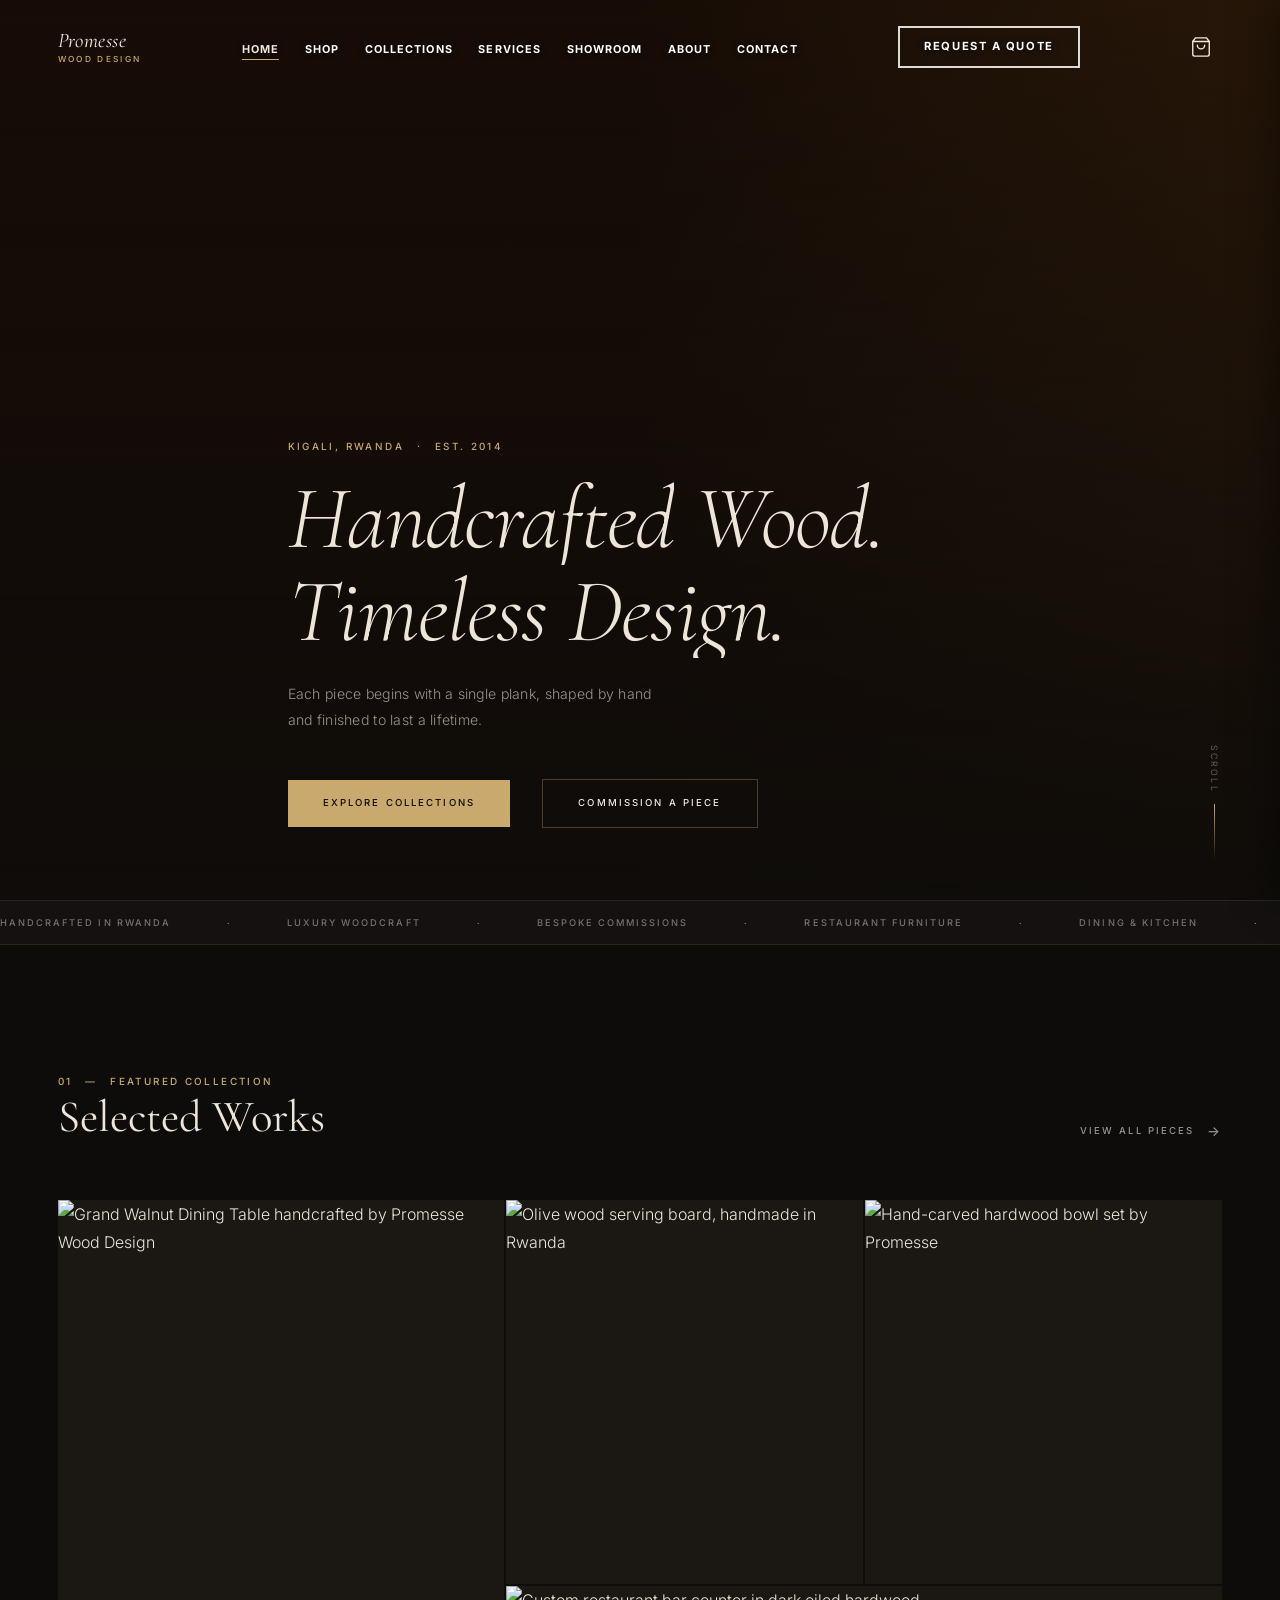
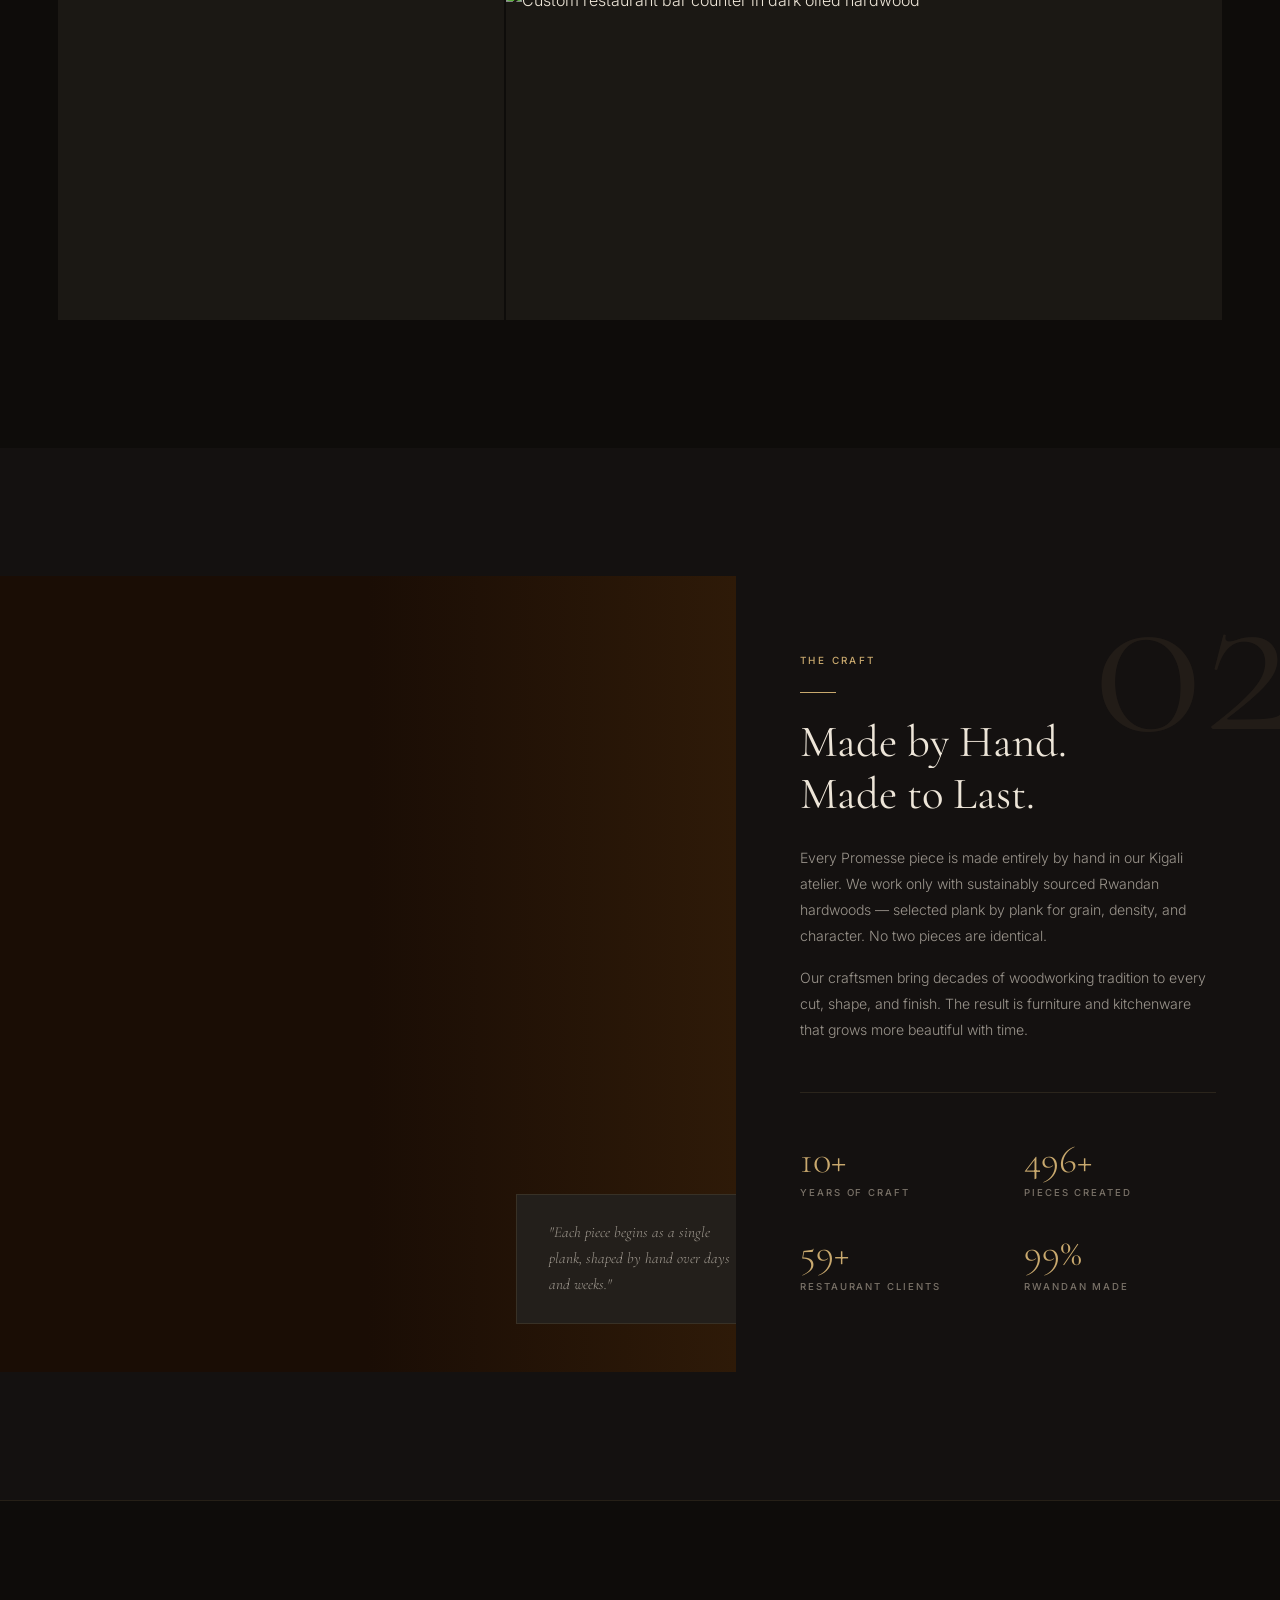
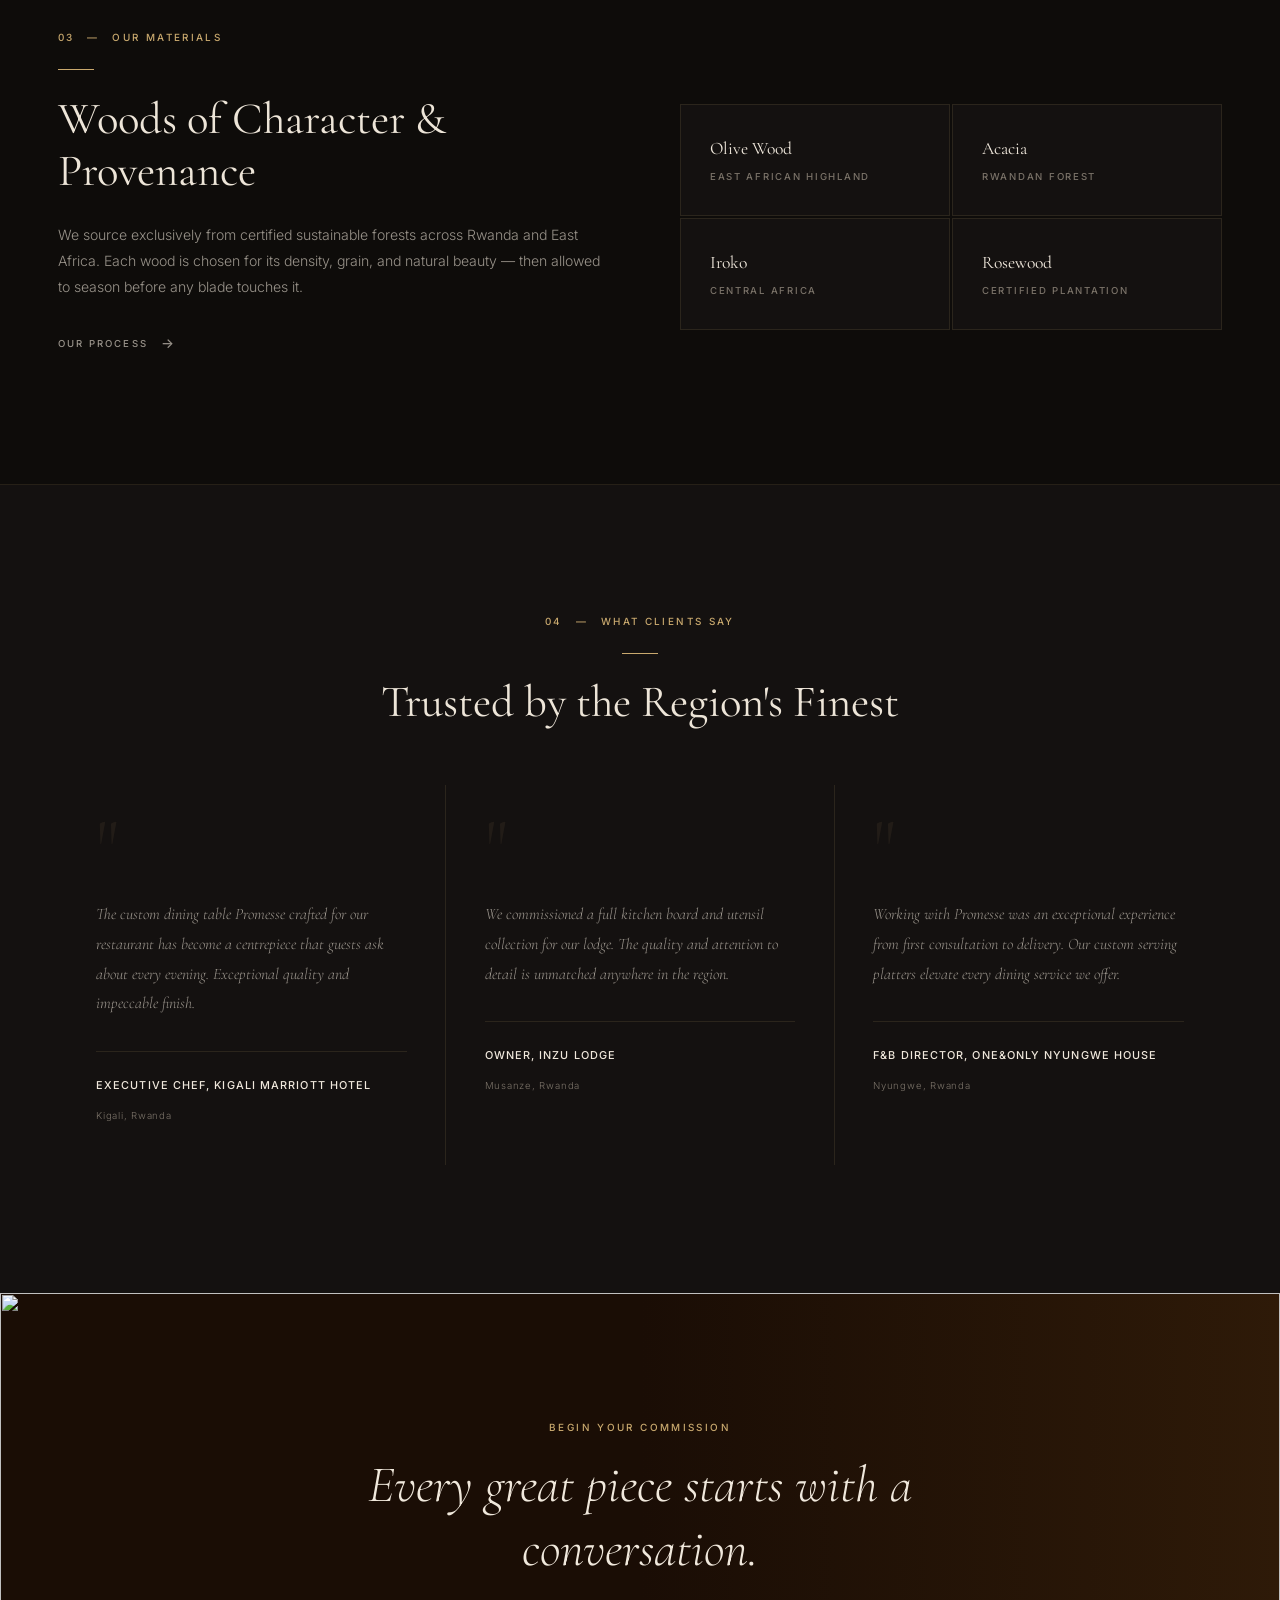
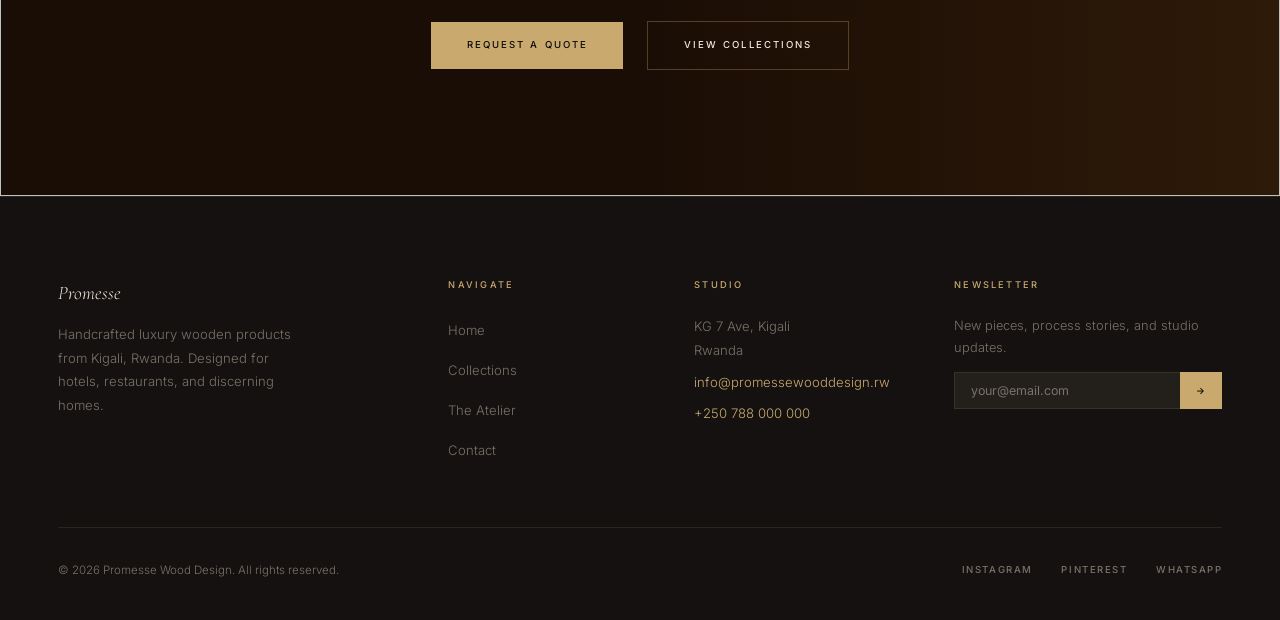
==== index.html @ 5acbb27b "Initial commit: Promesse Wood Design - Luxury e-commerce website with premium cart & checkout" ====
<!DOCTYPE html>
<html lang="en">
<head>
  <meta charset="UTF-8" />
  <meta name="viewport" content="width=device-width, initial-scale=1.0" />
  <title>Promesse Wood Design | Luxury Handcrafted Wood, Kigali Rwanda</title>
  <meta name="description" content="Promesse Wood Design crafts luxury wooden products in Kigali, Rwanda — handcrafted dining tables, cutting boards, serving platters, and custom restaurant furniture for hotels and upscale homes." />
  <meta name="keywords" content="luxury wood, handcrafted furniture, Rwanda, Kigali, dining table, cutting board, restaurant furniture, custom woodwork" />
  <meta property="og:title" content="Promesse Wood Design | Luxury Handcrafted Wood" />
  <meta property="og:description" content="Handcrafted luxury wooden products from Kigali, Rwanda." />
  <meta property="og:type" content="website" />
  <meta name="theme-color" content="#0e0c0a" />

  <!-- Fonts -->
  <link rel="preconnect" href="https://fonts.googleapis.com" />
  <link rel="preconnect" href="https://fonts.gstatic.com" crossorigin />
  <link href="https://fonts.googleapis.com/css2?family=Cormorant+Garamond:ital,wght@0,300;0,400;0,500;1,300;1,400;1,500&family=Inter:wght@300;400;500&display=swap" rel="stylesheet" />

  <link rel="stylesheet" href="css/styles.css" />
</head>
<body>

  <!-- Scroll progress -->
  <div id="scroll-progress" aria-hidden="true"></div>

  <!-- Preloader -->
  <div id="preloader" aria-hidden="true">
    <p class="preloader__name">Promesse</p>
    <p class="preloader__sub">Wood Design</p>
    <div class="preloader__line"><div class="preloader__fill"></div></div>
  </div>

  <!-- Custom cursor -->
  <div id="cursor-ring" aria-hidden="true"></div>
  <div id="cursor-dot"  aria-hidden="true"></div>

  <!-- ═══════════ NAVIGATION ═══════════ -->
  <nav class="nav" role="navigation" aria-label="Main navigation">
    <a href="index.html" class="nav__logo" aria-label="Promesse Wood Design — Home">
      <span class="nav__logo-name">Promesse</span>
      <span class="nav__logo-sub">Wood Design</span>
    </a>

    <!-- Desktop links -->
    <ul class="nav__links" role="list">
      <li><a href="index.html"       class="nav__link nav__link--active">Home</a></li>
      <li><a href="shop.html"        class="nav__link">Shop</a></li>
      <li><a href="collections.html" class="nav__link">Collections</a></li>
      <li><a href="services.html"    class="nav__link">Services</a></li>
      <li><a href="showroom.html"    class="nav__link">Showroom</a></li>
      <li><a href="about.html"       class="nav__link">About</a></li>
      <li><a href="contact.html"     class="nav__link">Contact</a></li>
    </ul>

    <a href="contact.html" class="nav__cta desktop-only" aria-label="Request a custom quote">Request a Quote</a>

    <button class="cart-trigger" aria-label="Open cart">
      <svg width="22" height="22" viewBox="0 0 24 24" fill="none" stroke="currentColor" stroke-width="1.5" stroke-linecap="round" stroke-linejoin="round" aria-hidden="true">
        <path d="M6 2L3 6v14a2 2 0 002 2h14a2 2 0 002-2V6l-3-4z"/>
        <line x1="3" y1="6" x2="21" y2="6"/>
        <path d="M16 10a4 4 0 01-8 0"/>
      </svg>
      <span class="cart-count" aria-live="polite">0</span>
    </button>

    <!-- Hamburger -->
    <button class="nav__toggle" aria-label="Open menu" aria-expanded="false">
      <span></span><span></span><span></span>
    </button>
  </nav>

  <!-- Mobile overlay -->
  <div class="nav__overlay" role="dialog" aria-label="Mobile navigation" aria-modal="true">
    <a href="index.html"       class="nav__link">Home</a>
    <a href="shop.html"        class="nav__link">Shop</a>
    <a href="collections.html" class="nav__link">Collections</a>
    <a href="services.html"    class="nav__link">Services</a>
    <a href="showroom.html"    class="nav__link">Showroom</a>
    <a href="about.html"       class="nav__link">About</a>
    <a href="contact.html"     class="nav__link">Contact</a>
    <a href="contact.html"     class="nav__cta">Request a Quote</a>
  </div>

  <main>

    <!-- ═══════════ HERO ═══════════ -->
    <section class="hero" aria-label="Hero">
      <div class="hero__bg">
        <img
          class="hero__img"
          src="https://images.unsplash.com/photo-1631396326646-c06a935ff3a6?w=1920&q=80&auto=format&fit=crop"
          alt="Close-up of a beautifully grained walnut wood surface, handcrafted in Kigali"
          loading="eager"
          fetchpriority="high"
        />
        <div class="hero__overlay" aria-hidden="true"></div>
      </div>

      <div class="hero__content container">
        <p class="t-label hero__label">Kigali, Rwanda &ensp;·&ensp; Est. 2014</p>
        <h1 class="t-display hero__title" data-split>
          Handcrafted Wood.<br>Timeless Design.
        </h1>
        <p class="hero__sub">
          Each piece begins with a single plank, shaped by hand and finished to last a lifetime.
        </p>
        <div class="hero__actions">
          <a href="collections.html" class="btn btn--primary">Explore Collections</a>
          <a href="contact.html" class="btn btn--outline">Commission a Piece</a>
        </div>
      </div>

      <!-- Scroll indicator -->
      <div class="hero__scroll" aria-hidden="true">
        <span class="hero__scroll-text">Scroll</span>
        <div class="hero__scroll-line"></div>
      </div>
    </section>

    <!-- ═══════════ MARQUEE BAND ═══════════ -->
    <div class="marquee-band" aria-hidden="true">
      <div class="marquee__track">
        <span>Handcrafted in Rwanda</span>
        <span class="marquee__sep">·</span>
        <span>Luxury Woodcraft</span>
        <span class="marquee__sep">·</span>
        <span>Bespoke Commissions</span>
        <span class="marquee__sep">·</span>
        <span>Restaurant Furniture</span>
        <span class="marquee__sep">·</span>
        <span>Dining &amp; Kitchen</span>
        <span class="marquee__sep">·</span>
        <span>Rwandan Artisan</span>
        <span class="marquee__sep">·</span>
        <span>Sustainably Sourced</span>
        <span class="marquee__sep">·</span>
        <span>Since 2014</span>
        <span class="marquee__sep">·</span>
      </div>
    </div>

    <!-- ═══════════ SECTION 01 — FEATURED COLLECTION ═══════════ -->
    <section class="section featured" aria-labelledby="featured-heading">
      <div class="container">

        <div class="featured__header">
          <div>
            <p class="t-label reveal">01 &ensp;—&ensp; Featured Collection</p>
            <h2 class="t-headline reveal stagger-2" id="featured-heading">Selected Works</h2>
          </div>
          <a href="collections.html" class="btn btn--ghost reveal stagger-3">View All Pieces</a>
        </div>

        <!-- Asymmetric editorial grid -->
        <div class="featured__grid" role="list">

          <!-- 1: Tall left item -->
          <div class="featured__grid-item" role="listitem">
            <article class="product-card"
              data-product-id="walnut-dining-table"
              data-product-name="Grand Walnut Dining Table"
              data-product-price="2400"
              data-product-cat="Dining">
              <img
                class="product-card__img"
                src="https://plus.unsplash.com/premium_photo-1679520112257-f868838fc2ae?w=800&q=80&auto=format&fit=crop"
                alt="Grand Walnut Dining Table handcrafted by Promesse Wood Design"
                loading="lazy"
              />
              <div class="product-card__info">
                <span class="product-card__cat">Dining</span>
                <p class="product-card__name">Grand Walnut Dining Table</p>
                <div class="product-card__actions">
                  <span class="product-card__price">$2,400</span>
                  <button class="btn--add-cart">Add to Cart</button>
                </div>
                <a href="contact.html" class="product-card__link">Enquire &nbsp;→</a>
              </div>
            </article>
          </div>

          <!-- 2: Top right -->
          <div class="featured__grid-item" role="listitem">
            <article class="product-card"
              data-product-id="olive-serving-board"
              data-product-name="Olive Wood Serving Board"
              data-product-price="185"
              data-product-cat="Kitchen">
              <img
                class="product-card__img"
                src="https://plus.unsplash.com/premium_photo-1714702846875-ca3a149c0592?w=800&q=80&auto=format&fit=crop"
                alt="Olive wood serving board, handmade in Rwanda"
                loading="lazy"
              />
              <div class="product-card__info">
                <span class="product-card__cat">Kitchen</span>
                <p class="product-card__name">Olive Wood Serving Board</p>
                <div class="product-card__actions">
                  <span class="product-card__price">$185</span>
                  <button class="btn--add-cart">Add to Cart</button>
                </div>
                <a href="contact.html" class="product-card__link">Enquire &nbsp;→</a>
              </div>
            </article>
          </div>

          <!-- 3: Middle right -->
          <div class="featured__grid-item" role="listitem">
            <article class="product-card"
              data-product-id="bowl-set"
              data-product-name="Hand-Carved Bowl Set"
              data-product-price="320"
              data-product-cat="Kitchen">
              <img
                class="product-card__img"
                src="https://plus.unsplash.com/premium_photo-1664007711033-c7ad6a9d0940?w=800&q=80&auto=format&fit=crop"
                alt="Hand-carved hardwood bowl set by Promesse"
                loading="lazy"
              />
              <div class="product-card__info">
                <span class="product-card__cat">Kitchen</span>
                <p class="product-card__name">Hand-Carved Bowl Set</p>
                <div class="product-card__actions">
                  <span class="product-card__price">$320</span>
                  <button class="btn--add-cart">Add to Cart</button>
                </div>
                <a href="contact.html" class="product-card__link">Enquire &nbsp;→</a>
              </div>
            </article>
          </div>

          <!-- 4: Wide bottom (spans col 2–3) -->
          <div class="featured__grid-item" role="listitem">
            <article class="product-card"
              data-product-id="bar-counter"
              data-product-name="Restaurant Bar Counter"
              data-product-price="0"
              data-product-cat="Restaurant Furniture"
              data-product-custom="true">
              <img
                class="product-card__img"
                src="https://images.unsplash.com/photo-1516650556972-e9904734f467?w=1200&q=80&auto=format&fit=crop"
                alt="Custom restaurant bar counter in dark oiled hardwood"
                loading="lazy"
              />
              <div class="product-card__info">
                <span class="product-card__cat">Restaurant Furniture</span>
                <p class="product-card__name">Custom Restaurant Bar Counter</p>
                <div class="product-card__actions">
                  <span class="product-card__price product-card__price--quote">Custom Quote</span>
                </div>
                <a href="contact.html" class="product-card__link">Enquire &nbsp;→</a>
              </div>
            </article>
          </div>

        </div>
      </div>
    </section>

    <!-- ═══════════ SECTION 02 — THE CRAFT ═══════════ -->
    <section class="section craft" aria-labelledby="craft-heading">
      <div class="craft__inner">

        <!-- Image side -->
        <div class="craft__image-wrap reveal-left">
          <img
            class="craft__image"
            src="https://images.unsplash.com/photo-1590375096341-0c6b35a09d79?w=1200&q=85&auto=format&fit=crop"
            alt="Artisan craftsman's hands shaping a piece of walnut wood in the Promesse atelier"
            loading="eager"
            fetchpriority="high"
          />
          <!-- Overlapping caption card -->
          <div class="craft__caption">
            <p class="craft__caption-text">
              "Each piece begins as a single plank, shaped by hand over days and weeks."
            </p>
          </div>
        </div>

        <!-- Content side -->
        <div class="craft__content reveal-right">
          <div class="section-num craft__num" aria-hidden="true">02</div>
          <p class="t-label">The Craft</p>
          <div class="divider"></div>
          <h2 class="t-headline" id="craft-heading" data-split>
            Made by Hand.<br>Made to Last.
          </h2>
          <p class="t-body" style="margin-top: 1.5rem;">
            Every Promesse piece is made entirely by hand in our Kigali atelier. We work only with sustainably sourced Rwandan hardwoods — selected plank by plank for grain, density, and character. No two pieces are identical.
          </p>
          <p class="t-body" style="margin-top: 1rem;">
            Our craftsmen bring decades of woodworking tradition to every cut, shape, and finish. The result is furniture and kitchenware that grows more beautiful with time.
          </p>

          <!-- Stats -->
          <div class="craft__stats">
            <div>
              <p class="craft__stat-num" data-count="10" data-suffix="+">10+</p>
              <p class="craft__stat-label">Years of Craft</p>
            </div>
            <div>
              <p class="craft__stat-num" data-count="500" data-suffix="+">500+</p>
              <p class="craft__stat-label">Pieces Created</p>
            </div>
            <div>
              <p class="craft__stat-num" data-count="60" data-suffix="+">60+</p>
              <p class="craft__stat-label">Restaurant Clients</p>
            </div>
            <div>
              <p class="craft__stat-num" data-count="100" data-suffix="%">100%</p>
              <p class="craft__stat-label">Rwandan Made</p>
            </div>
          </div>
        </div>

      </div>
    </section>

    <!-- ═══════════ SECTION 03 — MATERIALS ═══════════ -->
    <section class="section materials" aria-labelledby="materials-heading">
      <div class="container">
        <div class="materials__inner">

          <div class="reveal-left">
            <p class="t-label">03 &ensp;—&ensp; Our Materials</p>
            <div class="divider"></div>
            <h2 class="t-headline" id="materials-heading">
              Woods of Character &amp; Provenance
            </h2>
            <p class="t-body" style="margin-top: 1.5rem;">
              We source exclusively from certified sustainable forests across Rwanda and East Africa. Each wood is chosen for its density, grain, and natural beauty — then allowed to season before any blade touches it.
            </p>
            <a href="atelier.html" class="btn btn--ghost" style="margin-top: 2rem;">Our Process</a>
          </div>

          <div class="reveal-right stagger-2">
            <div class="materials__items">
              <div class="materials__item">
                <p class="materials__item-wood">Olive Wood</p>
                <p class="materials__item-origin">East African Highland</p>
              </div>
              <div class="materials__item">
                <p class="materials__item-wood">Acacia</p>
                <p class="materials__item-origin">Rwandan Forest</p>
              </div>
              <div class="materials__item">
                <p class="materials__item-wood">Iroko</p>
                <p class="materials__item-origin">Central Africa</p>
              </div>
              <div class="materials__item">
                <p class="materials__item-wood">Rosewood</p>
                <p class="materials__item-origin">Certified Plantation</p>
              </div>
            </div>
          </div>

        </div>
      </div>
    </section>

    <!-- ═══════════ SECTION 04 — TESTIMONIALS ═══════════ -->
    <section class="section testimonials" aria-labelledby="testimonials-heading">
      <div class="container">

        <div style="text-align: center; margin-bottom: 3.5rem;" class="reveal">
          <p class="t-label">04 &ensp;—&ensp; What Clients Say</p>
          <div class="divider divider--center"></div>
          <h2 class="t-headline" id="testimonials-heading">Trusted by the Region's Finest</h2>
        </div>

        <div class="testimonials__grid">

          <article class="testimonial reveal stagger-1">
            <span class="testimonial__mark" aria-hidden="true">"</span>
            <p class="testimonial__text">
              The custom dining table Promesse crafted for our restaurant has become a centrepiece that guests ask about every evening. Exceptional quality and impeccable finish.
            </p>
            <div class="testimonial__rule" aria-hidden="true"></div>
            <span class="testimonial__name">Executive Chef, Kigali Marriott Hotel</span>
            <span class="testimonial__role">Kigali, Rwanda</span>
          </article>

          <article class="testimonial reveal stagger-2">
            <span class="testimonial__mark" aria-hidden="true">"</span>
            <p class="testimonial__text">
              We commissioned a full kitchen board and utensil collection for our lodge. The quality and attention to detail is unmatched anywhere in the region.
            </p>
            <div class="testimonial__rule" aria-hidden="true"></div>
            <span class="testimonial__name">Owner, Inzu Lodge</span>
            <span class="testimonial__role">Musanze, Rwanda</span>
          </article>

          <article class="testimonial reveal stagger-3">
            <span class="testimonial__mark" aria-hidden="true">"</span>
            <p class="testimonial__text">
              Working with Promesse was an exceptional experience from first consultation to delivery. Our custom serving platters elevate every dining service we offer.
            </p>
            <div class="testimonial__rule" aria-hidden="true"></div>
            <span class="testimonial__name">F&amp;B Director, One&amp;Only Nyungwe House</span>
            <span class="testimonial__role">Nyungwe, Rwanda</span>
          </article>

        </div>
      </div>
    </section>

    <!-- ═══════════ SECTION 05 — CTA BAND ═══════════ -->
    <section class="cta-band" aria-label="Call to action">
      <div class="cta-band__bg" aria-hidden="true">
        <img
          src="https://plus.unsplash.com/premium_photo-1663134364102-00758ead290c?w=1920&q=80&auto=format&fit=crop"
          alt=""
          loading="lazy"
        />
      </div>
      <div class="cta-band__content container">
        <p class="t-label reveal">Begin Your Commission</p>
        <h2 class="cta-band__title reveal stagger-2">
          Every great piece starts with a conversation.
        </h2>
        <div class="cta-band__actions reveal stagger-3">
          <a href="contact.html" class="btn btn--primary">Request a Quote</a>
          <a href="collections.html" class="btn btn--outline">View Collections</a>
        </div>
      </div>
    </section>

  </main>

  <!-- ═══════════ FOOTER ═══════════ -->
  <footer class="footer" role="contentinfo">
    <div class="container">
      <div class="footer__grid">

        <!-- Brand -->
        <div class="footer__brand">
          <p class="footer__logo-name">Promesse</p>
          <p class="footer__tagline">
            Handcrafted luxury wooden products from Kigali, Rwanda. Designed for hotels, restaurants, and discerning homes.
          </p>
        </div>

        <!-- Navigation -->
        <div>
          <span class="footer__heading">Navigate</span>
          <ul class="footer__links" role="list">
            <li><a href="index.html" class="footer__link">Home</a></li>
            <li><a href="collections.html" class="footer__link">Collections</a></li>
            <li><a href="atelier.html" class="footer__link">The Atelier</a></li>
            <li><a href="contact.html" class="footer__link">Contact</a></li>
          </ul>
        </div>

        <!-- Contact -->
        <div class="footer__contact">
          <span class="footer__heading">Studio</span>
          <p>KG 7 Ave, Kigali<br>Rwanda</p>
          <p><a href="mailto:info@promessewooddesign.rw">info@promessewooddesign.rw</a></p>
          <p><a href="tel:+250786666111">+250 788 000 000</a></p>
        </div>

        <!-- Newsletter -->
        <div>
          <span class="footer__heading">Newsletter</span>
          <p style="font-size: 0.8rem; color: var(--text-muted); margin-bottom: 0.5rem; line-height: 1.7;">
            New pieces, process stories, and studio updates.
          </p>
          <div class="footer__newsletter-input-wrap">
            <input type="email" placeholder="your@email.com" aria-label="Email address for newsletter" />
            <button type="button" aria-label="Subscribe">→</button>
          </div>
        </div>

      </div>

      <div class="footer__bottom">
        <p class="footer__copy">
          &copy; 2026 Promesse Wood Design. All rights reserved.
        </p>
        <nav class="footer__socials" aria-label="Social media links">
          <a href="#" class="footer__social" aria-label="Instagram">Instagram</a>
          <a href="#" class="footer__social" aria-label="Pinterest">Pinterest</a>
          <a href="https://wa.me/250786666111" class="footer__social" aria-label="WhatsApp">WhatsApp</a>
        </nav>
      </div>
    </div>
  </footer>

  <script src="js/main.js"></script>
</body>
</html>
---- css/styles.css ----
/* ================================================================
   PROMESSE WOOD DESIGN — styles.css
   Luxury Handcrafted Wood, Kigali, Rwanda
   ================================================================ */

/* ─── 01. DESIGN TOKENS ─────────────────────────────────────── */
:root {
  /* Palette */
  --bg: #0e0c0a;
  --bg-2: #141110;
  --bg-3: #1b1814;
  --surface: #231f1b;
  --gold: #c9a96e;
  --gold-dim: rgba(201, 169, 110, 0.45);
  --gold-faint: rgba(201, 169, 110, 0.08);
  --cream: #f0e8dc;
  --text: #ede5d8;
  --text-dim: rgba(237, 229, 216, 0.62);
  --text-muted: #7a7268;
  --border: rgba(201, 169, 110, 0.13);
  --border-md: rgba(201, 169, 110, 0.32);
  --border-subtle: rgba(201, 169, 110, 0.08);

  /* Typography */
  --serif: 'Cormorant Garamond', Georgia, serif;
  --sans: 'Inter', 'Helvetica Neue', sans-serif;

  /* Spacing */
  --section-pad: clamp(80px, 10vw, 140px);
  --container: 1300px;
  --gutter: clamp(24px, 4.5vw, 72px);

  /* Motion */
  --ease: cubic-bezier(0.25, 0.1, 0.25, 1);
  --ease-out: cubic-bezier(0.0, 0.0, 0.2, 1);
  --dur: 0.65s;
}

/* ─── 02. RESET & BASE ──────────────────────────────────────── */
*,
*::before,
*::after {
  box-sizing: border-box;
  margin: 0;
  padding: 0;
}

html {
  scroll-behavior: smooth;
  -webkit-font-smoothing: antialiased;
  -moz-osx-font-smoothing: grayscale;
}

body {
  background: var(--bg);
  color: var(--text);
  font-family: var(--sans);
  font-weight: 300;
  line-height: 1.75;
  overflow-x: hidden;
}

img {
  display: block;
  max-width: 100%;
  height: auto;
  transition: opacity 0.55s ease;
}

/* ─── IMAGE PROGRESSIVE LOADING ─────────────────────────────────── */
body.js-img-ready img {
  opacity: 0;
}

body.js-img-ready img.img-loaded {
  opacity: 1;
}

/* Warm skeleton shimmer on all image containers */
@keyframes shimmer {
  0% {
    background-position: -200% 0;
  }

  100% {
    background-position: 200% 0;
  }
}

.hero__bg,
.page-hero__bg,
.craft__image-wrap,
.cta-band__bg,
.product-card,
.collection-item,
.atelier-intro__image,
.process-step__image {
  background: linear-gradient(90deg, #1a0d05 25%, #2e1a08 50%, #1a0d05 75%);
  background-size: 200% 100%;
  animation: shimmer 2s infinite linear;
}

body.js-img-ready .hero__bg img.img-loaded~* {
  display: block;
}

.hero__bg img.img-loaded,
.page-hero__bg img.img-loaded,
.craft__image-wrap img.img-loaded,
.cta-band__bg img.img-loaded,
.product-card img.img-loaded,
.collection-item img.img-loaded,
.atelier-intro__image img.img-loaded,
.process-step__image img.img-loaded {
  animation: none;
}

a {
  color: inherit;
  text-decoration: none;
}

ul,
ol {
  list-style: none;
}

button {
  background: none;
  border: none;
  cursor: pointer;
  font-family: inherit;
  color: inherit;
}

input,
select,
textarea {
  font-family: inherit;
}

::selection {
  background: var(--gold);
  color: var(--bg);
}

/* Accessibility */
:focus-visible {
  outline: 1px solid var(--gold);
  outline-offset: 3px;
}

/* ─── 03. TYPOGRAPHY UTILITIES ──────────────────────────────── */
.t-display {
  font-family: var(--serif);
  font-weight: 300;
  font-size: clamp(3.2rem, 7vw, 7rem);
  line-height: 1.04;
  letter-spacing: -0.01em;
  font-style: italic;
}

.t-headline {
  font-family: var(--serif);
  font-weight: 400;
  font-size: clamp(1.9rem, 3.5vw, 3.2rem);
  line-height: 1.18;
}

.t-subhead {
  font-family: var(--serif);
  font-weight: 300;
  font-size: clamp(1.2rem, 2vw, 1.65rem);
  font-style: italic;
  line-height: 1.4;
  color: var(--text-dim);
}

.t-label {
  font-family: var(--sans);
  font-size: 0.62rem;
  font-weight: 500;
  letter-spacing: 0.24em;
  text-transform: uppercase;
  color: var(--gold);
}

.t-body {
  font-size: clamp(0.875rem, 1.1vw, 1rem);
  line-height: 1.85;
  color: var(--text-dim);
  font-weight: 300;
}

.section-title {
  font-family: var(--serif);
  font-weight: 400;
  font-size: clamp(2.2rem, 4vw, 3.5rem);
  line-height: 1.18;
  color: var(--cream);
  margin-bottom: 1.5rem;
}

/* ─── 04. LAYOUT ────────────────────────────────────────────── */
.container {
  max-width: var(--container);
  margin: 0 auto;
  padding: 0 var(--gutter);
}

.section {
  padding: var(--section-pad) 0;
}

/* Oversized background section number */
.section-num {
  font-family: var(--serif);
  font-size: clamp(7rem, 18vw, 16rem);
  font-weight: 300;
  color: var(--gold-faint);
  line-height: 0.9;
  user-select: none;
  pointer-events: none;
  position: absolute;
}

/* Gold hairline divider */
.divider {
  width: 36px;
  height: 1px;
  background: var(--gold);
  margin: 1.4rem 0;
}

.divider--center {
  margin: 1.4rem auto;
}

/* Gold accent top bar */

/* ─── 05. NAVIGATION ────────────────────────────────────────── */
.nav {
  position: fixed;
  top: 0;
  left: 0;
  right: 0;
  z-index: 1000;
  padding: 1.6rem var(--gutter);
  display: flex;
  align-items: center;
  justify-content: space-between;
  transition: background 0.45s var(--ease), backdrop-filter 0.45s var(--ease), padding 0.45s var(--ease);
}

.nav.scrolled {
  background: rgba(14, 12, 10, 0.6);
  backdrop-filter: blur(12px);
  -webkit-backdrop-filter: blur(12px);
  padding: 1rem var(--gutter);
}

/* Logo */
.nav__logo {
  display: flex;
  flex-direction: column;
  line-height: 1;
  z-index: 1001;
  gap: 3px;
}

.nav__logo-name {
  font-family: var(--serif);
  font-style: italic;
  font-weight: 400;
  font-size: 1.3rem;
  color: var(--cream);
  letter-spacing: 0.02em;
}

.nav__logo-sub {
  font-family: var(--sans);
  font-size: 0.52rem;
  font-weight: 500;
  letter-spacing: 0.28em;
  text-transform: uppercase;
  color: var(--gold);
}

/* Desktop links */
.nav__links {
  display: flex;
  align-items: center;
  gap: 1.6rem;
}

.nav__link {
  font-size: 0.68rem;
  font-weight: 700;
  letter-spacing: 0.1em;
  text-transform: uppercase;
  color: #fff;
  transition: color 0.3s;
  position: relative;
  padding-bottom: 2px;
  text-shadow: 0 1px 6px rgba(0, 0, 0, 0.8);
}

.nav__link::after {
  content: '';
  position: absolute;
  bottom: -2px;
  left: 0;
  width: 0;
  height: 1px;
  background: var(--gold);
  transition: width 0.35s var(--ease);
}

.nav__link:hover,
.nav__link.active,
.nav__link--active {
  color: var(--cream);
}

.nav__link:hover::after,
.nav__link.active::after,
.nav__link--active::after {
  width: 100%;
}

/* CTA nav button */
.nav__cta {
  font-size: 0.7rem;
  font-weight: 700;
  letter-spacing: 0.14em;
  text-transform: uppercase;
  color: #fff;
  border: 2px solid rgba(255, 255, 255, 0.85);
  padding: 0.6rem 1.5rem;
  text-shadow: 0 1px 6px rgba(0, 0, 0, 0.8);
  transition: background 0.3s, color 0.3s, border-color 0.3s;
}

.nav__cta:hover {
  background: var(--gold);
  color: var(--bg);
  border-color: var(--gold);
  text-shadow: none;
}

/* Hide desktop CTA on mobile (toggled in responsive section) */
.desktop-only {
  display: inline-flex;
}

/* Hamburger */
.nav__toggle {
  display: none;
  flex-direction: column;
  gap: 5px;
  z-index: 1001;
  padding: 5px;
}

.nav__toggle span {
  display: block;
  width: 22px;
  height: 1px;
  background: var(--cream);
  transition: transform 0.35s var(--ease), opacity 0.3s;
}

.nav__toggle.open span:nth-child(1) {
  transform: translateY(6px) rotate(45deg);
}

.nav__toggle.open span:nth-child(2) {
  opacity: 0;
  width: 0;
}

.nav__toggle.open span:nth-child(3) {
  transform: translateY(-6px) rotate(-45deg);
}

/* Full-screen mobile overlay */
.nav__overlay {
  position: fixed;
  inset: 0;
  background: var(--bg-2);
  z-index: 999;
  display: flex;
  flex-direction: column;
  align-items: center;
  justify-content: center;
  gap: 2.2rem;
  opacity: 0;
  pointer-events: none;
  transition: opacity 0.4s var(--ease);
}

.nav__overlay.open {
  opacity: 1;
  pointer-events: all;
}

.nav__overlay .nav__link,
.nav__overlay .nav__cta {
  opacity: 0;
  transform: translateY(16px);
  transition: opacity 0.42s var(--ease-out),
    transform 0.42s var(--ease-out),
    color 0.3s;
}

.nav__overlay.open .nav__link:nth-child(1) {
  opacity: 1;
  transform: none;
  transition-delay: 0.08s;
}

.nav__overlay.open .nav__link:nth-child(2) {
  opacity: 1;
  transform: none;
  transition-delay: 0.16s;
}

.nav__overlay.open .nav__link:nth-child(3) {
  opacity: 1;
  transform: none;
  transition-delay: 0.24s;
}

.nav__overlay.open .nav__link:nth-child(4) {
  opacity: 1;
  transform: none;
  transition-delay: 0.32s;
}

.nav__overlay.open .nav__link:nth-child(5) {
  opacity: 1;
  transform: none;
  transition-delay: 0.40s;
}

.nav__overlay.open .nav__link:nth-child(6) {
  opacity: 1;
  transform: none;
  transition-delay: 0.48s;
}

.nav__overlay.open .nav__link:nth-child(7) {
  opacity: 1;
  transform: none;
  transition-delay: 0.56s;
}

.nav__overlay.open .nav__cta {
  opacity: 1;
  transform: none;
  transition-delay: 0.66s;
}

.nav__overlay .nav__link {
  font-family: var(--serif);
  font-size: clamp(2rem, 7vw, 2.8rem);
  font-weight: 300;
  font-style: italic;
  letter-spacing: 0.02em;
  text-transform: none;
  color: var(--text-dim);
}

.nav__overlay .nav__link:hover {
  color: var(--cream);
}

.nav__overlay .nav__link::after {
  display: none;
}

.nav__overlay .nav__cta {
  margin-top: 1.2rem;
  font-size: 0.65rem;
  padding: 0.8rem 2rem;
}

/* ─── 06. HERO ───────────────────────────────────────────────── */
.hero {
  position: relative;
  height: 100vh;
  min-height: 680px;
  overflow: hidden;
  display: flex;
  align-items: flex-end;
  padding-bottom: clamp(60px, 8vh, 110px);
}

.hero__bg {
  position: absolute;
  /* Extend 30% above hero so downward parallax shift never reveals a gap */
  top: -30%;
  left: 0;
  right: 0;
  bottom: 0;
  z-index: 0;
}

.hero__img {
  width: 100%;
  height: 100%;
  object-fit: cover;
  transform-origin: center;
  animation: heroZoom 14s ease-out forwards;
  will-change: transform;
}

@keyframes heroZoom {
  from {
    transform: scale(1.10);
  }

  to {
    transform: scale(1.0);
  }
}

.hero__overlay {
  position: absolute;
  inset: 0;
  background:
    /* Top scrim — keeps nav text readable over any photo */
    linear-gradient(to bottom, rgba(14, 12, 10, 0.6) 0%, transparent 22%),
    /* Bottom scrim — lifts hero content */
    linear-gradient(to top, rgba(14, 12, 10, 0.96) 0%, rgba(14, 12, 10, 0.5) 45%, transparent 100%);
}

.hero__content {
  position: relative;
  z-index: 1;
  max-width: 820px;
  padding: 0 var(--gutter);
  margin: 0 auto;
  width: 100%;
}

.hero__label {
  opacity: 0;
  animation: fadeUp 0.85s 0.5s var(--ease-out) forwards;
}

.hero__title {
  margin-top: 1rem;
  opacity: 0;
  animation: fadeUp 1s 0.8s var(--ease-out) forwards;
}

.hero__sub {
  margin-top: 1.4rem;
  max-width: 380px;
  font-size: 0.88rem;
  color: var(--text-dim);
  letter-spacing: 0.02em;
  line-height: 1.9;
  opacity: 0;
  animation: fadeUp 0.85s 1.1s var(--ease-out) forwards;
}

.hero__actions {
  display: flex;
  align-items: center;
  gap: 2rem;
  margin-top: 2.8rem;
  opacity: 0;
  animation: fadeUp 0.85s 1.35s var(--ease-out) forwards;
}

/* Vertical scroll indicator */
.hero__scroll {
  position: absolute;
  bottom: 2.5rem;
  right: var(--gutter);
  z-index: 1;
  display: flex;
  flex-direction: column;
  align-items: center;
  gap: 0.7rem;
  opacity: 0;
  animation: fadeIn 1s 2.2s ease forwards;
}

.hero__scroll-text {
  font-family: var(--sans);
  font-size: 0.55rem;
  letter-spacing: 0.24em;
  text-transform: uppercase;
  color: var(--text-muted);
  writing-mode: vertical-lr;
}

.hero__scroll-line {
  width: 1px;
  height: 56px;
  overflow: hidden;
  position: relative;
}

.hero__scroll-line::after {
  content: '';
  position: absolute;
  top: 0;
  left: 0;
  width: 1px;
  background: linear-gradient(to bottom, var(--gold), transparent);
  height: 100%;
  animation: scrollLine 2.2s 2.5s ease-in-out infinite;
}

@keyframes scrollLine {
  0% {
    transform: scaleY(0);
    transform-origin: top;
  }

  49% {
    transform: scaleY(1);
    transform-origin: top;
  }

  50% {
    transform: scaleY(1);
    transform-origin: bottom;
  }

  100% {
    transform: scaleY(0);
    transform-origin: bottom;
  }
}

/* ─── 07. BUTTONS ───────────────────────────────────────────── */
.btn {
  display: inline-flex;
  align-items: center;
  gap: 0.55rem;
  font-family: var(--sans);
  font-size: 0.6rem;
  font-weight: 500;
  letter-spacing: 0.22em;
  text-transform: uppercase;
  cursor: pointer;
  transition: all 0.3s var(--ease);
}

.btn--primary {
  background: var(--gold);
  color: var(--bg);
  padding: 0.95rem 2.2rem;
}

.btn--primary:hover {
  background: var(--cream);
}

.btn--outline {
  color: var(--cream);
  border: 1px solid var(--border-md);
  padding: 0.95rem 2.2rem;
}

.btn--outline:hover {
  border-color: var(--gold);
  color: var(--gold);
}

.btn--ghost {
  color: var(--text-dim);
  padding: 0;
  gap: 0.8rem;
}

.btn--ghost::after {
  content: '→';
  font-size: 0.85rem;
  transition: transform 0.35s var(--ease);
}

.btn--ghost:hover {
  color: var(--gold);
}

.btn--ghost:hover::after {
  transform: translateX(5px);
}

/* ─── 08. HOME — FEATURED SECTION ───────────────────────────── */
.featured {
  position: relative;
  overflow: hidden;
}

.featured__header {
  display: flex;
  justify-content: space-between;
  align-items: flex-end;
  margin-bottom: 3.5rem;
  gap: 2rem;
}

/* Asymmetric 3-column editorial grid */
.featured__grid {
  display: grid;
  grid-template-columns: 1.25fr 1fr 1fr;
  grid-template-rows: 1.15fr 1fr;
  gap: 2px;
  height: clamp(580px, 80vh, 920px);
}

.featured__grid> :nth-child(1) {
  grid-row: 1 / 3;
}

.featured__grid> :nth-child(4) {
  grid-column: 2 / 4;
}

/* Product card */
.product-card {
  position: relative;
  overflow: hidden;
  background: var(--bg-3);
  height: 100%;
  width: 100%;
}

.product-card__img {
  width: 100%;
  height: 100%;
  object-fit: cover;
  transition: transform 0.75s var(--ease);
}

.product-card:hover .product-card__img {
  transform: scale(1.06);
}

.product-card__info {
  position: absolute;
  bottom: 0;
  left: 0;
  right: 0;
  padding: 2rem 1.8rem;
  background: linear-gradient(to top, rgba(14, 12, 10, 0.92) 0%, transparent 100%);
  transform: translateY(110%);
  transition: transform 0.5s var(--ease);
}

.product-card:hover .product-card__info {
  transform: translateY(0);
}

.product-card__cat {
  display: block;
  font-size: 0.58rem;
  font-weight: 500;
  letter-spacing: 0.22em;
  text-transform: uppercase;
  color: var(--gold);
  font-family: var(--sans);
  margin-bottom: 0.35rem;
}

.product-card__name {
  font-family: var(--serif);
  font-size: 1.25rem;
  font-weight: 400;
  color: var(--cream);
  margin-bottom: 0.9rem;
  font-style: italic;
}

.product-card__link {
  font-size: 0.58rem;
  font-weight: 500;
  letter-spacing: 0.2em;
  text-transform: uppercase;
  color: var(--gold);
  font-family: var(--sans);
  display: inline-flex;
  align-items: center;
  gap: 0.5rem;
  transition: gap 0.3s var(--ease);
}

.product-card__link:hover {
  gap: 0.9rem;
}

/* ─── 09. HOME — CRAFT SECTION ─────────────────────────────── */
.craft {
  position: relative;
  overflow: hidden;
  background: var(--bg-2);
}

.craft__inner {
  display: grid;
  grid-template-columns: 1.15fr 0.85fr;
  min-height: clamp(600px, 88vh, 1000px);
}

.craft__image-wrap {
  position: relative;
  overflow: hidden;
}

.craft__image {
  width: 100%;
  height: 100%;
  object-fit: cover;
  display: block;
}

/* Overlapping caption card */
.craft__caption {
  position: absolute;
  bottom: 3rem;
  right: -2.5rem;
  z-index: 2;
  background: var(--surface);
  border: 1px solid var(--border);
  padding: 1.6rem 2rem;
  max-width: 260px;
}

.craft__caption-text {
  font-family: var(--serif);
  font-style: italic;
  font-size: 0.95rem;
  color: var(--text-dim);
  line-height: 1.7;
}

.craft__content {
  padding: clamp(3rem, 6vw, 6rem) clamp(3rem, 5vw, 5.5rem);
  display: flex;
  flex-direction: column;
  justify-content: center;
  position: relative;
}

.craft__num {
  position: absolute;
  top: -1.5rem;
  right: -1rem;
}

.craft__stats {
  display: grid;
  grid-template-columns: 1fr 1fr;
  gap: 2rem;
  margin-top: 3rem;
  padding-top: 3rem;
  border-top: 1px solid var(--border);
}

.craft__stat-num {
  font-family: var(--serif);
  font-size: clamp(2rem, 3vw, 2.8rem);
  font-weight: 300;
  color: var(--gold);
  line-height: 1;
  margin-bottom: 0.4rem;
}

.craft__stat-label {
  font-size: 0.6rem;
  font-weight: 500;
  letter-spacing: 0.2em;
  text-transform: uppercase;
  color: var(--text-muted);
  font-family: var(--sans);
}

/* ─── 10. HOME — MATERIALS STRIP ────────────────────────────── */
.materials {
  border-top: 1px solid var(--border);
  border-bottom: 1px solid var(--border);
}

.materials__inner {
  display: grid;
  grid-template-columns: 1fr 1fr;
  gap: 5rem;
  align-items: center;
}

.materials__items {
  display: grid;
  grid-template-columns: 1fr 1fr;
  gap: 2px;
  margin-top: 3rem;
}

.materials__item {
  padding: 1.8rem;
  background: var(--bg-2);
  border: 1px solid var(--border);
  transition: border-color 0.3s;
}

.materials__item:hover {
  border-color: var(--border-md);
}

.materials__item-wood {
  font-family: var(--serif);
  font-size: 1.1rem;
  font-weight: 400;
  color: var(--cream);
  margin-bottom: 0.3rem;
}

.materials__item-origin {
  font-size: 0.6rem;
  font-weight: 500;
  letter-spacing: 0.18em;
  text-transform: uppercase;
  color: var(--text-muted);
  font-family: var(--sans);
}

/* ─── 11. HOME — TESTIMONIALS ───────────────────────────────── */
.testimonials {
  background: var(--bg-2);
}

.testimonials__grid {
  display: grid;
  grid-template-columns: repeat(3, 1fr);
  gap: 1px;
  background: var(--border);
}

.testimonial {
  background: var(--bg-2);
  padding: clamp(2rem, 3vw, 3rem);
}

.testimonial__mark {
  font-family: var(--serif);
  font-size: 5rem;
  color: var(--gold-faint);
  line-height: 0.6;
  display: block;
  margin-bottom: 1.8rem;
}

.testimonial__text {
  font-family: var(--serif);
  font-size: 1rem;
  font-weight: 300;
  font-style: italic;
  line-height: 1.85;
  color: var(--text-dim);
  margin-bottom: 2rem;
}

.testimonial__rule {
  width: 100%;
  height: 1px;
  background: var(--border);
  margin-bottom: 1.5rem;
}

.testimonial__name {
  font-size: 0.68rem;
  font-weight: 500;
  color: var(--cream);
  letter-spacing: 0.1em;
  text-transform: uppercase;
  display: block;
  margin-bottom: 0.25rem;
}

.testimonial__role {
  font-size: 0.6rem;
  color: var(--text-muted);
  letter-spacing: 0.08em;
}

/* ─── 12. CTA BAND ──────────────────────────────────────────── */
.cta-band {
  position: relative;
  padding: clamp(90px, 14vh, 160px) 0;
  text-align: center;
  overflow: hidden;
}

.cta-band__bg {
  position: absolute;
  inset: 0;
  z-index: 0;
}

.cta-band__bg img {
  width: 100%;
  height: 100%;
  object-fit: cover;
  opacity: 0.12;
}

.cta-band__content {
  position: relative;
  z-index: 1;
}

.cta-band__title {
  font-family: var(--serif);
  font-weight: 300;
  font-size: clamp(2rem, 4vw, 3.5rem);
  font-style: italic;
  color: var(--cream);
  max-width: 600px;
  margin: 1rem auto 2.5rem;
  line-height: 1.25;
}

.cta-band__actions {
  display: flex;
  align-items: center;
  justify-content: center;
  gap: 1.5rem;
  flex-wrap: wrap;
}

/* ─── 13. FOOTER ────────────────────────────────────────────── */
.footer {
  background: var(--bg-2);
  border-top: 1px solid var(--border);
  padding: 5rem 0 2.5rem;
}

.footer__grid {
  display: grid;
  grid-template-columns: 1.8fr 1fr 1fr 1.4fr;
  gap: 3rem 4rem;
  padding-bottom: 4rem;
  border-bottom: 1px solid var(--border);
}

.footer__logo-name {
  font-family: var(--serif);
  font-style: italic;
  font-size: 1.2rem;
  color: var(--cream);
}

.footer__tagline {
  margin-top: 0.8rem;
  font-size: 0.82rem;
  color: var(--text-muted);
  max-width: 240px;
  line-height: 1.8;
}

.footer__heading {
  font-size: 0.58rem;
  font-weight: 500;
  letter-spacing: 0.24em;
  text-transform: uppercase;
  color: var(--gold);
  margin-bottom: 1.4rem;
  display: block;
}

.footer__links {
  display: flex;
  flex-direction: column;
  gap: 0.75rem;
}

.footer__link {
  font-size: 0.82rem;
  color: var(--text-muted);
  transition: color 0.3s;
}

.footer__link:hover {
  color: var(--cream);
}

.footer__contact p {
  font-size: 0.82rem;
  color: var(--text-muted);
  line-height: 1.8;
  margin-bottom: 0.5rem;
}

.footer__contact a {
  color: var(--gold);
  transition: opacity 0.3s;
}

.footer__contact a:hover {
  opacity: 0.7;
}

.footer__newsletter-input-wrap {
  display: flex;
  margin-top: 0.8rem;
}

.footer__newsletter-input-wrap input {
  flex: 1;
  background: var(--surface);
  border: 1px solid var(--border);
  border-right: none;
  padding: 0.65rem 1rem;
  color: var(--text);
  font-size: 0.78rem;
  outline: none;
  transition: border-color 0.3s;
}

.footer__newsletter-input-wrap input:focus {
  border-color: var(--gold-dim);
}

.footer__newsletter-input-wrap input::placeholder {
  color: var(--text-muted);
}

.footer__newsletter-input-wrap button {
  background: var(--gold);
  color: var(--bg);
  border: none;
  padding: 0.65rem 1rem;
  font-size: 0.58rem;
  font-weight: 600;
  letter-spacing: 0.14em;
  text-transform: uppercase;
  cursor: pointer;
  transition: background 0.3s;
}

.footer__newsletter-input-wrap button:hover {
  background: var(--cream);
}

.footer__bottom {
  display: flex;
  justify-content: space-between;
  align-items: center;
  padding-top: 2rem;
  gap: 1rem;
}

.footer__copy {
  font-size: 0.72rem;
  color: var(--text-muted);
}

.footer__socials {
  display: flex;
  gap: 1.8rem;
}

.footer__social {
  font-size: 0.6rem;
  font-weight: 500;
  letter-spacing: 0.16em;
  text-transform: uppercase;
  color: var(--text-muted);
  transition: color 0.3s;
}

.footer__social:hover {
  color: var(--gold);
}

/* ─── 14. PAGE HERO (inner pages) ───────────────────────────── */
.page-hero {
  position: relative;
  height: clamp(340px, 48vh, 540px);
  display: flex;
  align-items: flex-end;
  padding-bottom: clamp(2.5rem, 5vh, 4.5rem);
  padding-top: 80px;
  overflow: hidden;
}

.page-hero__bg {
  position: absolute;
  inset: 0;
}

.page-hero__bg img {
  width: 100%;
  height: 100%;
  object-fit: cover;
}

.page-hero__overlay {
  position: absolute;
  inset: 0;
  background: linear-gradient(to top,
      rgba(14, 12, 10, 0.97) 0%,
      rgba(14, 12, 10, 0.55) 60%,
      rgba(14, 12, 10, 0.25) 100%);
}

.page-hero__content {
  position: relative;
  z-index: 1;
}

.page-hero__title {
  font-family: var(--serif);
  font-weight: 300;
  font-size: clamp(2.8rem, 5.5vw, 5rem);
  line-height: 1.1;
  color: var(--cream);
  margin-bottom: 1.2rem;
}

.page-hero__sub {
  font-size: clamp(1rem, 1.3vw, 1.15rem);
  color: var(--text-dim);
  line-height: 1.75;
  max-width: 560px;
}

/* Contact — minimal header (no image) */
.page-header {
  padding: clamp(120px, 16vh, 180px) 0 clamp(3rem, 5vh, 5rem);
  border-bottom: 1px solid var(--border);
}

/* ─── 15. COLLECTIONS PAGE ─────────────────────────────────── */
.filter-bar {
  display: flex;
  align-items: center;
  gap: 0.25rem;
  padding: 2.5rem 0;
  border-bottom: 1px solid var(--border);
  flex-wrap: wrap;
}

.filter-btn {
  font-size: 0.6rem;
  font-weight: 500;
  letter-spacing: 0.18em;
  text-transform: uppercase;
  color: var(--text-muted);
  padding: 0.5rem 1.2rem;
  border: 1px solid transparent;
  cursor: pointer;
  transition: all 0.3s var(--ease);
  background: none;
  font-family: var(--sans);
  border-radius: 0;
}

.filter-btn:hover {
  color: var(--cream);
  border-color: var(--border);
}

.filter-btn.active {
  color: var(--gold);
  border-color: var(--border-md);
}

/* Collections grid */
.collections-grid {
  display: grid;
  grid-template-columns: repeat(3, 1fr);
  gap: 1px;
  background: var(--border);
  margin: 3rem 0;
}

.collection-item {
  background: var(--bg);
  aspect-ratio: 3 / 4;
  overflow: hidden;
  position: relative;
  cursor: pointer;
  transition: opacity 0.4s var(--ease);
}

.collection-item.hidden {
  display: none;
}

.collection-item__img {
  width: 100%;
  height: 100%;
  object-fit: cover;
  transition: transform 0.7s var(--ease);
}

.collection-item:hover .collection-item__img {
  transform: scale(1.07);
}

.collection-item__overlay {
  position: absolute;
  inset: 0;
  background: rgba(14, 12, 10, 0.72);
  display: flex;
  flex-direction: column;
  align-items: center;
  justify-content: center;
  padding: 2rem;
  opacity: 0;
  transition: opacity 0.4s var(--ease);
}

.collection-item:hover .collection-item__overlay {
  opacity: 1;
}

.collection-item__cat {
  font-size: 0.58rem;
  font-weight: 500;
  letter-spacing: 0.22em;
  text-transform: uppercase;
  color: var(--gold);
  font-family: var(--sans);
  margin-bottom: 0.5rem;
}

.collection-item__name {
  font-family: var(--serif);
  font-size: clamp(1.1rem, 2vw, 1.45rem);
  font-weight: 400;
  font-style: italic;
  color: var(--cream);
  text-align: center;
  margin-bottom: 1.4rem;
}

.collection-item__link {
  font-size: 0.58rem;
  font-weight: 500;
  letter-spacing: 0.2em;
  text-transform: uppercase;
  color: var(--cream);
  border: 1px solid var(--border-md);
  padding: 0.5rem 1.3rem;
  font-family: var(--sans);
  transition: background 0.3s, color 0.3s, border-color 0.3s;
}

.collection-item__link:hover {
  background: var(--gold);
  color: var(--bg);
  border-color: var(--gold);
}

/* ─── 16. ATELIER PAGE ──────────────────────────────────────── */
.atelier-intro {
  display: grid;
  grid-template-columns: 1fr 1.05fr;
  gap: 5rem;
  align-items: center;
}

.atelier-intro__image {
  position: relative;
}

.atelier-intro__img {
  width: 100%;
  aspect-ratio: 4 / 5;
  object-fit: cover;
}

.atelier-intro__img-caption {
  position: absolute;
  bottom: -1.5rem;
  right: -2rem;
  background: var(--surface);
  border: 1px solid var(--border);
  padding: 1.2rem 1.8rem;
}

.atelier-intro__img-caption span {
  display: block;
  font-size: 0.58rem;
  font-weight: 500;
  letter-spacing: 0.2em;
  text-transform: uppercase;
  color: var(--gold);
  font-family: var(--sans);
}

/* Process */
.process-steps {
  margin-top: 2rem;
}

.process-step {
  display: grid;
  grid-template-columns: 70px 1fr 1fr;
  gap: 4rem;
  align-items: center;
  padding: 4rem 0;
  border-top: 1px solid var(--border);
  position: relative;
}

.process-step:last-child {
  border-bottom: 1px solid var(--border);
}

.process-step__num {
  font-family: var(--serif);
  font-size: 3.5rem;
  font-weight: 300;
  font-style: italic;
  color: var(--gold-dim);
  line-height: 1;
}

.process-step__body h3 {
  font-family: var(--serif);
  font-size: clamp(1.3rem, 2vw, 1.8rem);
  font-weight: 400;
  color: var(--cream);
  margin-bottom: 1rem;
}

.process-step__body p {
  font-size: 0.9rem;
  color: var(--text-dim);
  line-height: 1.85;
}

.process-step__image {
  overflow: hidden;
  aspect-ratio: 4 / 3;
}

.process-step__image img {
  width: 100%;
  height: 100%;
  object-fit: cover;
  transition: transform 0.7s var(--ease);
}

.process-step:hover .process-step__image img {
  transform: scale(1.04);
}

/* Values */
.values-grid {
  display: grid;
  grid-template-columns: repeat(3, 1fr);
  gap: 1px;
  background: var(--border);
  margin-top: 4rem;
}

.value-item {
  background: var(--bg-3);
  padding: clamp(2rem, 3vw, 3rem);
  transition: background 0.3s;
}

.value-item:hover {
  background: var(--surface);
}

.value-item__bar {
  width: 28px;
  height: 1px;
  background: var(--gold);
  margin-bottom: 1.8rem;
}

.value-item__title {
  font-family: var(--serif);
  font-size: 1.3rem;
  font-weight: 400;
  color: var(--cream);
  margin-bottom: 0.9rem;
}

.value-item__text {
  font-size: 0.875rem;
  color: var(--text-dim);
  line-height: 1.85;
}

/* ─── 17. CONTACT PAGE ──────────────────────────────────────── */
.contact-grid {
  display: grid;
  grid-template-columns: 1.15fr 1fr;
  gap: 6rem;
  align-items: start;
}

.contact-form {
  display: flex;
  flex-direction: column;
  gap: 2rem;
}

.form-row {
  display: grid;
  grid-template-columns: 1fr 1fr;
  gap: 2rem;
}

.form-group {
  display: flex;
  flex-direction: column;
  gap: 0.6rem;
}

.form-label {
  font-size: 0.58rem;
  font-weight: 500;
  letter-spacing: 0.22em;
  text-transform: uppercase;
  color: var(--text-muted);
  font-family: var(--sans);
}

.form-input,
.form-select,
.form-textarea {
  background: transparent;
  border: none;
  border-bottom: 1px solid var(--border);
  padding: 0.75rem 0;
  color: var(--text);
  font-size: 0.9rem;
  font-weight: 300;
  outline: none;
  transition: border-color 0.3s;
  width: 100%;
}

.form-input:focus,
.form-select:focus,
.form-textarea:focus {
  border-bottom-color: var(--gold);
}

.form-select {
  cursor: pointer;
  -webkit-appearance: none;
  appearance: none;
  background-image: url("data:image/svg+xml,%3Csvg xmlns='http://www.w3.org/2000/svg' width='12' height='7' viewBox='0 0 12 7'%3E%3Cpath d='M1 1l5 5 5-5' stroke='%237a7268' stroke-width='1' fill='none'/%3E%3C/svg%3E");
  background-repeat: no-repeat;
  background-position: right 0 center;
  padding-right: 1.2rem;
}

.form-select option {
  background: #1b1814;
  color: var(--text);
}

.form-textarea {
  resize: none;
  height: 110px;
  line-height: 1.7;
}

.form-input::placeholder,
.form-textarea::placeholder {
  color: var(--text-muted);
}

.contact-info {
  padding-top: 0.5rem;
}

.contact-info__item {
  padding: 2rem 0;
  border-bottom: 1px solid var(--border);
}

.contact-info__item:first-child {
  border-top: 1px solid var(--border);
}

.contact-info__heading {
  font-size: 0.58rem;
  font-weight: 500;
  letter-spacing: 0.22em;
  text-transform: uppercase;
  color: var(--gold);
  font-family: var(--sans);
  display: block;
  margin-bottom: 0.75rem;
}

.contact-info__text {
  font-size: 0.88rem;
  color: var(--text-dim);
  line-height: 1.85;
}

.contact-info__text a {
  color: var(--gold);
  transition: opacity 0.3s;
}

.contact-info__text a:hover {
  opacity: 0.7;
}

.whatsapp-btn {
  display: inline-flex;
  align-items: center;
  gap: 0.7rem;
  font-size: 0.6rem;
  font-weight: 500;
  letter-spacing: 0.18em;
  text-transform: uppercase;
  color: var(--bg);
  background: #25D366;
  padding: 0.8rem 1.6rem;
  margin-top: 1.2rem;
  transition: opacity 0.3s;
  font-family: var(--sans);
}

.whatsapp-btn:hover {
  opacity: 0.85;
}

.map-placeholder {
  height: 340px;
  background: var(--bg-3);
  border: 1px solid var(--border);
  display: flex;
  flex-direction: column;
  align-items: center;
  justify-content: center;
  gap: 0.8rem;
  margin-top: 5rem;
  position: relative;
  overflow: hidden;
}

.map-placeholder::before {
  content: '';
  position: absolute;
  inset: 0;
  background: radial-gradient(ellipse at center, var(--surface) 0%, var(--bg-3) 70%);
}

.map-placeholder__text {
  position: relative;
  font-family: var(--serif);
  font-style: italic;
  font-size: 1.5rem;
  color: var(--text-muted);
}

.map-placeholder__sub {
  position: relative;
  font-size: 0.62rem;
  font-weight: 500;
  letter-spacing: 0.2em;
  text-transform: uppercase;
  color: var(--text-muted);
  font-family: var(--sans);
}

/* ─── 18. SCROLL REVEAL ANIMATIONS ─────────────────────────── */
.reveal {
  opacity: 0;
  transform: translateY(30px);
  transition: opacity 0.85s var(--ease-out), transform 0.85s var(--ease-out);
}

.reveal-left {
  opacity: 0;
  transform: translateX(-30px);
  transition: opacity 0.85s var(--ease-out), transform 0.85s var(--ease-out);
}

.reveal-right {
  opacity: 0;
  transform: translateX(30px);
  transition: opacity 0.85s var(--ease-out), transform 0.85s var(--ease-out);
}

.reveal.visible,
.reveal-left.visible,
.reveal-right.visible {
  opacity: 1;
  transform: none;
}

.stagger-1 {
  transition-delay: 0.08s;
}

.stagger-2 {
  transition-delay: 0.18s;
}

.stagger-3 {
  transition-delay: 0.28s;
}

.stagger-4 {
  transition-delay: 0.38s;
}

.stagger-5 {
  transition-delay: 0.48s;
}

/* ─── 19. PAGE-SPECIFIC COMPONENTS ─────────────────────────── */

/* Atelier — pull-quote */
.pull-quote {
  border-left: 1px solid var(--gold);
  padding-left: 2rem;
  margin: 3rem 0;
}

.pull-quote p {
  font-family: var(--serif);
  font-style: italic;
  font-size: clamp(1.2rem, 2.2vw, 1.65rem);
  color: var(--cream);
  line-height: 1.55;
}

/* Atelier — materials palette */
.materials-band {
  background: var(--bg-2);
  border-top: 1px solid var(--border);
  border-bottom: 1px solid var(--border);
}

.materials-band__grid {
  display: grid;
  grid-template-columns: repeat(4, 1fr);
  gap: 1px;
  background: var(--border);
  margin-top: 3.5rem;
}

.material-swatch {
  background: var(--bg-2);
  padding: 2.5rem 2rem;
}

.material-swatch__color {
  width: 100%;
  height: 80px;
  margin-bottom: 1.2rem;
}

.material-swatch__name {
  font-family: var(--serif);
  font-size: 1.05rem;
  color: var(--cream);
  margin-bottom: 0.3rem;
}

.material-swatch__desc {
  font-size: 0.78rem;
  color: var(--text-muted);
  line-height: 1.7;
}

/* Contact — hours table */
.hours-table {
  width: 100%;
  border-collapse: collapse;
  margin-top: 0.5rem;
}

.hours-table td {
  font-size: 0.84rem;
  color: var(--text-dim);
  padding: 0.35rem 0;
  line-height: 1.6;
}

.hours-table td:last-child {
  text-align: right;
  color: var(--text-muted);
}

/* Contact — social pill links */
.social-links {
  display: flex;
  gap: 1rem;
  margin-top: 0.8rem;
  flex-wrap: wrap;
}

.social-link {
  font-size: 0.6rem;
  font-weight: 500;
  letter-spacing: 0.18em;
  text-transform: uppercase;
  color: var(--text-muted);
  border: 1px solid var(--border);
  padding: 0.45rem 1rem;
  transition: color 0.3s, border-color 0.3s;
  font-family: var(--sans);
}

.social-link:hover {
  color: var(--gold);
  border-color: var(--border-md);
}

/* Utility — screen-reader only */
.visually-hidden {
  position: absolute;
  width: 1px;
  height: 1px;
  overflow: hidden;
  clip: rect(0, 0, 0, 0);
  white-space: nowrap;
}

/* ─── 20. KEYFRAMES ─────────────────────────────────────────── */
@keyframes fadeUp {
  from {
    opacity: 0;
    transform: translateY(22px);
  }

  to {
    opacity: 1;
    transform: none;
  }
}

@keyframes fadeIn {
  from {
    opacity: 0;
  }

  to {
    opacity: 1;
  }
}

/* ─── 21. REDUCED MOTION ────────────────────────────────────── */
@media (prefers-reduced-motion: reduce) {

  *,
  *::before,
  *::after {
    animation-duration: 0.01ms !important;
    transition-duration: 0.01ms !important;
  }
}

/* ─── 22. RESPONSIVE ────────────────────────────────────────── */

/* Tablet */
@media (max-width: 1024px) {

  .nav__links,
  .nav__cta.desktop-only {
    display: none;
  }

  .nav__toggle {
    display: flex;
  }

  /* Featured grid → 2×2 (2 rows, not 4) */
  .featured__grid {
    grid-template-columns: 1fr 1fr;
    grid-template-rows: repeat(2, 300px);
    height: auto;
  }

  .featured__grid> :nth-child(1) {
    grid-row: span 1;
  }

  .featured__grid> :nth-child(4) {
    grid-column: span 1;
  }

  .craft__inner {
    grid-template-columns: 1fr;
  }

  .craft__image-wrap {
    height: 58vw;
  }

  .craft__caption {
    right: 0;
  }

  .craft__num {
    display: none;
  }

  .materials__inner {
    grid-template-columns: 1fr;
    gap: 3rem;
  }

  .testimonials__grid {
    grid-template-columns: 1fr;
    gap: 1px;
  }

  .footer__grid {
    grid-template-columns: 1fr 1fr;
    row-gap: 3rem;
  }

  .collections-grid {
    grid-template-columns: repeat(2, 1fr);
  }

  .atelier-intro {
    grid-template-columns: 1fr;
    gap: 3rem;
  }

  .atelier-intro__img-caption {
    right: 0;
  }

  .process-step {
    grid-template-columns: 60px 1fr;
    gap: 2rem;
  }

  .process-step__image {
    display: none;
  }

  .values-grid {
    grid-template-columns: 1fr 1fr;
  }

  .contact-grid {
    grid-template-columns: 1fr;
    gap: 4rem;
  }
}

/* Mobile */
@media (max-width: 767px) {
  .featured__grid {
    grid-template-columns: 1fr;
    grid-template-rows: repeat(4, 75vw);
  }

  .featured__header {
    flex-direction: column;
    align-items: flex-start;
  }

  .craft__stats {
    grid-template-columns: 1fr 1fr;
  }

  .collections-grid {
    grid-template-columns: repeat(2, 1fr);
  }

  .footer__grid {
    grid-template-columns: 1fr;
  }

  .footer__bottom {
    flex-direction: column;
    gap: 1.2rem;
    text-align: center;
  }

  .values-grid {
    grid-template-columns: 1fr;
  }

  .process-step {
    grid-template-columns: 50px 1fr;
    gap: 1.5rem;
    padding: 2.5rem 0;
  }

  .hero__actions {
    flex-direction: column;
    align-items: flex-start;
    gap: 1rem;
  }

  .form-row {
    grid-template-columns: 1fr;
    gap: 1.5rem;
  }

  .cta-band__actions {
    flex-direction: column;
  }
}

/* Small mobile */
@media (max-width: 480px) {
  .collections-grid {
    grid-template-columns: 1fr;
  }

  .featured__grid {
    grid-template-rows: repeat(4, 65vw);
  }

  .materials-band__grid {
    grid-template-columns: repeat(2, 1fr);
  }
}

@media (max-width: 360px) {
  .materials-band__grid {
    grid-template-columns: 1fr;
  }
}

/* ================================================================
   PREMIUM ANIMATIONS & INTERACTIONS
   ================================================================ */

/* ─── PRELOADER ────────────────────────────────────────────────── */
#preloader {
  position: fixed;
  inset: 0;
  z-index: 10000;
  background: var(--bg);
  display: flex;
  align-items: center;
  justify-content: center;
  flex-direction: column;
  clip-path: polygon(0 0, 100% 0, 100% 100%, 0 100%);
  transition: clip-path 1s cubic-bezier(0.76, 0, 0.24, 1) 0.1s;
}

#preloader.done {
  clip-path: polygon(0 0, 100% 0, 100% 0%, 0 0%);
  pointer-events: none;
}

.preloader__name {
  font-family: var(--serif);
  font-style: italic;
  font-weight: 300;
  font-size: clamp(2.8rem, 7vw, 5.5rem);
  color: var(--cream);
  letter-spacing: 0.02em;
  opacity: 0;
  transform: translateY(24px);
  transition: opacity 0.7s var(--ease-out), transform 0.7s var(--ease-out);
}

.preloader__name.visible {
  opacity: 1;
  transform: none;
}

.preloader__sub {
  font-family: var(--sans);
  font-size: 0.58rem;
  font-weight: 500;
  letter-spacing: 0.32em;
  text-transform: uppercase;
  color: var(--gold);
  margin-top: 0.5rem;
  opacity: 0;
  transition: opacity 0.6s 0.2s var(--ease-out);
}

.preloader__sub.visible {
  opacity: 1;
}

.preloader__line {
  width: clamp(140px, 22vw, 220px);
  height: 1px;
  background: var(--border);
  margin-top: 2.8rem;
  overflow: hidden;
}

.preloader__fill {
  height: 100%;
  width: 0;
  background: linear-gradient(90deg, var(--gold-dim), var(--gold));
  transition: width 1.3s cubic-bezier(0.22, 1, 0.36, 1) 0.3s;
}

/* ─── SCROLL PROGRESS ──────────────────────────────────────────── */
#scroll-progress {
  position: fixed;
  top: 0;
  left: 0;
  width: 100%;
  height: 2px;
  background: linear-gradient(90deg, var(--gold), var(--cream));
  transform: scaleX(0);
  transform-origin: left;
  z-index: 9999;
  will-change: transform;
}

/* ─── CUSTOM CURSOR ────────────────────────────────────────────── */
#cursor-dot,
#cursor-ring {
  display: none;
}

/* ─── MARQUEE BAND ─────────────────────────────────────────────── */
.marquee-band {
  overflow: hidden;
  border-top: 1px solid var(--border);
  border-bottom: 1px solid var(--border);
  background: var(--bg-2);
  padding: 0.85rem 0;
}

.marquee__track {
  display: flex;
  align-items: center;
  gap: 3.5rem;
  width: max-content;
  white-space: nowrap;
  font-family: var(--sans);
  font-size: 0.58rem;
  font-weight: 500;
  letter-spacing: 0.22em;
  text-transform: uppercase;
  color: var(--text-muted);
  animation: marqueeScroll 32s linear infinite;
}

.marquee-band:hover .marquee__track {
  animation-play-state: paused;
}

.marquee__sep {
  color: var(--gold);
  font-size: 0.5rem;
}

@keyframes marqueeScroll {
  from {
    transform: translateX(0);
  }

  to {
    transform: translateX(-50%);
  }
}

/* ─── WORD SPLIT ANIMATION ─────────────────────────────────────── */
.w-wrap {
  display: inline-block;
  overflow: hidden;
  vertical-align: bottom;
}

.w {
  display: inline-block;
  transform: translateY(115%);
  transition: transform 0.9s cubic-bezier(0.16, 1, 0.3, 1);
}

[data-split].split-visible .w {
  transform: translateY(0);
}

/* ─── CLIP-PATH REVEAL ─────────────────────────────────────────── */
.reveal-clip {
  opacity: 1 !important;
  clip-path: inset(100% 0 0 0);
  transition: clip-path 0.95s cubic-bezier(0.16, 1, 0.3, 1) !important;
}

.reveal-clip.visible {
  clip-path: inset(0% 0 0 0);
}

/* ─── BUTTON SHINE ─────────────────────────────────────────────── */
.btn--primary {
  position: relative;
  overflow: hidden;
  isolation: isolate;
}

.btn--primary::after {
  content: '';
  position: absolute;
  inset: 0;
  background: radial-gradient(circle at var(--shine-x, 50%) var(--shine-y, 50%),
      rgba(255, 255, 255, 0.22) 0%,
      transparent 65%);
  opacity: 0;
  transition: opacity 0.3s;
  pointer-events: none;
}

.btn--primary:hover::after {
  opacity: 1;
}

/* ─── ENHANCED CARD HOVER ──────────────────────────────────────── */
.product-card,
.collection-item,
.value-item {
  transform-style: preserve-3d;
  will-change: transform;
}

/* ─── PAGE LOADED STATE ────────────────────────────────────────── */
/* Hero content stays hidden until preloader done */
body:not(.loaded) .hero__label,
body:not(.loaded) .hero__title,
body:not(.loaded) .hero__sub,
body:not(.loaded) .hero__actions,
body:not(.loaded) .hero__scroll {
  animation-play-state: paused !important;
  opacity: 0 !important;
}

body.loaded .hero__label,
body.loaded .hero__title,
body.loaded .hero__sub,
body.loaded .hero__actions,
body.loaded .hero__scroll {
  animation-play-state: running;
}

/* ─── SMOOTH PAGE TRANSITION (out) ────────────────────────────── */
.page-transition-out {
  animation: pageFadeOut 0.35s var(--ease) forwards;
}

@keyframes pageFadeOut {
  to {
    opacity: 0;
    transform: translateY(-12px);
  }
}

/* ─── PROCESS STEP LINE DRAW ───────────────────────────────────── */
.process-step {
  position: relative;
}

.process-step::before {
  content: '';
  position: absolute;
  left: 30px;
  top: 0;
  width: 1px;
  height: 0;
  background: var(--gold-dim);
  transition: height 1.2s cubic-bezier(0.22, 1, 0.36, 1);
}

.process-step.visible::before {
  height: 100%;
}

/* ─── TESTIMONIAL QUOTE MARK FLOAT ─────────────────────────────── */
.testimonial:hover .testimonial__mark {
  transform: translateY(-6px) scale(1.08);
  color: rgba(201, 169, 110, 0.2);
}

.testimonial__mark {
  transition: transform 0.5s var(--ease), color 0.5s;
}

/* ─── FILTER BTN RIPPLE ────────────────────────────────────────── */
.filter-btn {
  position: relative;
  overflow: hidden;
}

.filter-btn::after {
  content: '';
  position: absolute;
  inset: 0;
  background: var(--gold-faint);
  transform: scaleX(0);
  transform-origin: left;
  transition: transform 0.35s var(--ease);
}

.filter-btn.active::after,
.filter-btn:hover::after {
  transform: scaleX(1);
}

/* ─── FOOTER LINK SLIDE UNDERLINE ──────────────────────────────── */
.footer__link {
  position: relative;
}

.footer__link::after {
  content: '';
  position: absolute;
  bottom: -1px;
  left: 0;
  width: 0;
  height: 1px;
  background: var(--gold);
  transition: width 0.35s var(--ease);
}

.footer__link:hover::after {
  width: 100%;
}

/* ─── NAV LINK ACTIVE DOT ──────────────────────────────────────── */
.nav__link.active {
  color: var(--cream);
}

/* ─── GOLD BORDER GLOW on hover ────────────────────────────────── */
.value-item {
  transition: border-color 0.4s, box-shadow 0.4s, transform 0.6s cubic-bezier(0.25, 0.1, 0.25, 1);
}

.value-item:hover {
  border-color: rgba(201, 169, 110, 0.45);
  box-shadow: 0 0 32px rgba(201, 169, 110, 0.06);
}

/* ─── INPUT FOCUS GLOW ──────────────────────────────────────────── */
.form-input:focus,
.form-select:focus,
.form-textarea:focus {
  box-shadow: 0 4px 20px -4px rgba(201, 169, 110, 0.15);
}

/* ─── MATERIAL SWATCH LIFT ─────────────────────────────────────── */
.material-swatch {
  transition: transform 0.4s var(--ease), background 0.3s;
}

.material-swatch:hover {
  transform: translateY(-4px);
  background: var(--surface);
}

/* ═══════════════════════════════════════════════════════════════
   CART & CHECKOUT SYSTEM
   ═══════════════════════════════════════════════════════════════ */

/* ─── CART TRIGGER (NAV BUTTON) ──────────────────────────────── */
.cart-trigger {
  position: relative;
  display: inline-flex;
  align-items: center;
  justify-content: center;
  width: 42px;
  height: 42px;
  background: transparent;
  border: none;
  color: var(--cream);
  cursor: pointer;
  padding: 0;
  flex-shrink: 0;
  transition: color 0.2s;
}

.cart-trigger:hover {
  color: var(--gold);
}

.cart-trigger svg {
  display: block;
}

/* ─── CART COUNT BADGE ────────────────────────────────────────── */
.cart-count {
  position: absolute;
  top: 4px;
  right: 4px;
  min-width: 18px;
  height: 18px;
  padding: 0 4px;
  background: var(--gold);
  color: var(--bg);
  font-family: var(--sans);
  font-size: 0.6rem;
  font-weight: 600;
  border-radius: 9px;
  display: flex;
  align-items: center;
  justify-content: center;
  line-height: 1;
  opacity: 0;
  transform: scale(0.5);
  transition: opacity 0.25s, transform 0.25s cubic-bezier(0.34, 1.56, 0.64, 1);
  pointer-events: none;
}

.cart-count.visible {
  opacity: 1;
  transform: scale(1);
}

@keyframes cart-badge-pulse {
  0% {
    transform: scale(1);
  }

  40% {
    transform: scale(1.35);
  }

  100% {
    transform: scale(1);
  }
}

.cart-count.pulse {
  animation: cart-badge-pulse 0.35s ease-out forwards;
}

/* ─── CART OVERLAY ────────────────────────────────────────────── */
#cart-overlay {
  position: fixed;
  inset: 0;
  background: rgba(0, 0, 0, 0.6);
  backdrop-filter: blur(4px);
  -webkit-backdrop-filter: blur(4px);
  z-index: 1099;
  opacity: 0;
  pointer-events: none;
  transition: opacity 0.35s ease;
}

#cart-overlay.open {
  opacity: 1;
  pointer-events: all;
}

/* ─── CART DRAWER ─────────────────────────────────────────────── */
#cart-drawer {
  position: fixed;
  top: 0;
  right: 0;
  width: min(440px, 100vw);
  height: 100%;
  height: 100dvh;
  background: var(--bg-2);
  border-left: 1px solid var(--border);
  z-index: 1100;
  display: flex;
  flex-direction: column;
  transform: translateX(100%);
  transition: transform 0.45s cubic-bezier(0.16, 1, 0.3, 1);
  box-shadow: -8px 0 40px rgba(0, 0, 0, 0.4);
}

#cart-drawer.open {
  transform: translateX(0);
}

/* ─── CART HEADER ─────────────────────────────────────────────── */
.cart__header {
  display: flex;
  align-items: center;
  justify-content: space-between;
  padding: 2rem;
  border-bottom: 1px solid var(--border);
  flex-shrink: 0;
}

.cart__title {
  font-family: var(--serif);
  font-size: 1.5rem;
  font-weight: 400;
  color: var(--cream);
  margin: 0;
}

.cart__close {
  width: 36px;
  height: 36px;
  background: transparent;
  border: 1px solid var(--border);
  color: var(--text-dim);
  cursor: pointer;
  display: flex;
  align-items: center;
  justify-content: center;
  font-size: 0.8rem;
  transition: color 0.2s, border-color 0.2s;
  flex-shrink: 0;
}

.cart__close:hover {
  color: var(--cream);
  border-color: var(--border-md);
}

/* ─── CART BODY ───────────────────────────────────────────────── */
.cart__body {
  flex: 1;
  overflow-y: auto;
  padding: 1.5rem 2rem;
  scrollbar-width: thin;
  scrollbar-color: var(--border) transparent;
}

.cart__body::-webkit-scrollbar {
  width: 4px;
}

.cart__body::-webkit-scrollbar-track {
  background: transparent;
}

.cart__body::-webkit-scrollbar-thumb {
  background: var(--border);
  border-radius: 2px;
}

/* ─── CART EMPTY STATE ────────────────────────────────────────── */
.cart__empty {
  display: flex;
  flex-direction: column;
  align-items: center;
  justify-content: center;
  text-align: center;
  padding: 3rem 1rem;
  min-height: 200px;
}

.cart__empty-icon {
  font-size: 2.5rem;
  color: var(--text-muted);
  margin-bottom: 1rem;
  font-family: var(--serif);
}

/* ─── CART ITEM ───────────────────────────────────────────────── */
.cart__item {
  display: grid;
  grid-template-columns: 80px 1fr auto;
  gap: 1rem;
  align-items: start;
  padding: 1.2rem 0;
  border-bottom: 1px solid var(--border-subtle);
  opacity: 0;
  animation: cartItemSlideIn 0.4s ease forwards;
}

@keyframes cartItemSlideIn {
  from {
    opacity: 0;
    transform: translateX(-20px);
  }

  to {
    opacity: 1;
    transform: translateX(0);
  }
}

.cart__item:nth-child(1) {
  animation-delay: 0.05s;
}

.cart__item:nth-child(2) {
  animation-delay: 0.1s;
}

.cart__item:nth-child(3) {
  animation-delay: 0.15s;
}

.cart__item:nth-child(4) {
  animation-delay: 0.2s;
}

.cart__item:nth-child(5) {
  animation-delay: 0.25s;
}

.cart__item:last-child {
  border-bottom: none;
}

.cart__item-img {
  width: 80px;
  height: 80px;
  object-fit: cover;
  border: 1px solid var(--border);
  transition: border-color 0.3s ease, transform 0.3s ease;
}

.cart__item:hover .cart__item-img {
  border-color: var(--gold);
  transform: scale(1.05);
}

.cart__item-name {
  font-family: var(--serif);
  font-size: 0.98rem;
  color: var(--cream);
  margin-bottom: 0.3rem;
  line-height: 1.3;
  transition: color 0.3s ease;
}

.cart__item:hover .cart__item-name {
  color: var(--gold);
}

.cart__item-cat {
  font-size: 0.65rem;
  letter-spacing: 0.15em;
  text-transform: uppercase;
  color: var(--gold);
  font-family: var(--sans);
  margin-bottom: 0.3rem;
  opacity: 0.8;
}

.cart__item-price {
  font-size: 0.82rem;
  color: var(--text-dim);
  margin-bottom: 0.7rem;
  font-family: var(--sans);
}

.cart__item-qty {
  display: flex;
  align-items: center;
  gap: 0.6rem;
  background: rgba(14, 12, 10, 0.4);
  padding: 0.3rem 0.5rem;
  border-radius: 2px;
  border: 1px solid var(--border-subtle);
  width: fit-content;
}

.cart__qty-num {
  font-family: var(--sans);
  font-size: 0.85rem;
  color: var(--cream);
  min-width: 22px;
  text-align: center;
  font-weight: 500;
}

.cart__qty-btn {
  width: 28px;
  height: 28px;
  background: transparent;
  border: 1px solid var(--border);
  color: var(--text-dim);
  cursor: pointer;
  display: flex;
  align-items: center;
  justify-content: center;
  font-size: 0.9rem;
  transition: all 0.3s ease;
  flex-shrink: 0;
  border-radius: 2px;
}

.cart__qty-btn:hover {
  border-color: var(--gold);
  color: var(--gold);
  background: rgba(255, 215, 0, 0.1);
  transform: scale(1.1);
}

.cart__qty-btn:active {
  transform: scale(0.95);
}

.cart__item-remove {
  background: transparent;
  border: none;
  color: var(--text-muted);
  cursor: pointer;
  font-size: 0.8rem;
  padding: 0.5rem;
  transition: all 0.3s ease;
  line-height: 1;
  margin-top: 2px;
  border-radius: 2px;
}

.cart__item-remove:hover {
  color: #e74c3c;
  background: rgba(231, 76, 60, 0.1);
  transform: rotate(90deg);
}

/* ─── CART FOOTER ─────────────────────────────────────────────── */
.cart__footer {
  padding: 2rem;
  border-top: 1px solid var(--border);
  background: linear-gradient(to bottom, rgba(14, 12, 10, 0.95), var(--bg));
  flex-shrink: 0;
  display: none;
  /* shown via JS when cart has items */
  backdrop-filter: blur(10px);
}

/* ─── CART NOTIFICATION (TOAST) ───────────────────────────────── */
.cart-notification {
  position: fixed;
  bottom: 2rem;
  right: 2rem;
  background: linear-gradient(135deg, rgba(14, 12, 10, 0.98), rgba(18, 16, 14, 0.98));
  border: 1px solid var(--gold);
  padding: 1rem 1.5rem;
  border-radius: 4px;
  display: flex;
  align-items: center;
  gap: 0.7rem;
  z-index: 2000;
  box-shadow: 0 10px 40px rgba(0, 0, 0, 0.5), 0 0 0 1px rgba(255, 215, 0, 0.2);
  transform: translateY(100px);
  opacity: 0;
  transition: all 0.4s cubic-bezier(0.16, 1, 0.3, 1);
  backdrop-filter: blur(10px);
}

.cart-notification.show {
  transform: translateY(0);
  opacity: 1;
}

.cart-notification svg {
  color: var(--gold);
  flex-shrink: 0;
}

.cart-notification span {
  font-family: var(--sans);
  font-size: 0.85rem;
  color: var(--cream);
  letter-spacing: 0.05em;
}

@media (max-width: 640px) {
  .cart-notification {
    bottom: 1rem;
    right: 1rem;
    left: 1rem;
    justify-content: center;
  }
}

.cart__subtotal-row {
  display: flex;
  align-items: baseline;
  justify-content: space-between;
  margin-bottom: 0.5rem;
  padding-bottom: 1rem;
  border-bottom: 1px solid var(--border-subtle);
}

.cart__subtotal-row span:first-child {
  font-family: var(--sans);
  font-size: 0.7rem;
  letter-spacing: 0.15em;
  text-transform: uppercase;
  color: var(--text-dim);
}

.cart__subtotal-val {
  font-family: var(--serif);
  font-size: 1.8rem;
  color: var(--gold);
  font-weight: 500;
}

.cart__note {
  font-size: 0.72rem;
  color: var(--text-muted);
  margin: 1rem 0 1.5rem;
  line-height: 1.7;
  font-style: italic;
  opacity: 0.8;
}

.cart__checkout-btn {
  width: 100%;
  text-align: center;
  display: block;
  margin-bottom: 1rem;
  padding: 1rem 2rem;
  font-size: 0.85rem;
  letter-spacing: 0.1em;
  position: relative;
  overflow: hidden;
}

.cart__checkout-btn::before {
  content: '';
  position: absolute;
  top: 50%;
  left: 50%;
  width: 0;
  height: 0;
  border-radius: 50%;
  background: rgba(255, 215, 0, 0.2);
  transform: translate(-50%, -50%);
  transition: width 0.6s, height 0.6s;
}

.cart__checkout-btn:hover::before {
  width: 300px;
  height: 300px;
}

.cart__continue {
  display: block;
  text-align: center;
  font-size: 0.65rem;
  letter-spacing: 0.15em;
  text-transform: uppercase;
  color: var(--text-muted);
  font-family: var(--sans);
  transition: color 0.3s, letter-spacing 0.3s;
}

.cart__continue:hover {
  color: var(--gold);
  letter-spacing: 0.2em;
}

/* ─── PRODUCT CARD ACTIONS ────────────────────────────────────── */
.product-card__actions {
  display: flex;
  align-items: center;
  justify-content: space-between;
  padding-top: 0.8rem;
  margin-top: 0.8rem;
  border-top: 1px solid var(--border);
}

.product-card__price {
  font-family: var(--serif);
  font-size: 1.05rem;
  color: var(--gold);
}

.product-card__price--quote {
  color: var(--text-muted);
  font-style: italic;
}

/* ─── ADD TO CART BUTTON (SMALL) ──────────────────────────────── */
.btn--add-cart {
  font-family: var(--sans);
  font-size: 0.63rem;
  font-weight: 500;
  letter-spacing: 0.12em;
  text-transform: uppercase;
  color: var(--gold);
  background: transparent;
  border: 1px solid var(--gold-dim);
  padding: 0.45rem 0.9rem;
  cursor: pointer;
  transition: background 0.25s, color 0.25s, border-color 0.25s;
  white-space: nowrap;
}

.btn--add-cart:hover,
.btn--add-cart.added {
  background: var(--gold);
  color: var(--bg);
  border-color: var(--gold);
}

/* ─── COLLECTION ITEM PRICE + ADD BUTTON (OVERLAY) ───────────── */
.collection-item__price {
  font-family: var(--serif);
  font-size: 0.95rem;
  color: var(--gold);
  margin-bottom: 0.4rem;
  text-align: center;
}

.collection-item__price--quote {
  color: var(--text-muted);
  font-style: italic;
}

.collection-item__add {
  display: block;
  width: 100%;
  background: var(--gold);
  color: var(--bg);
  border: none;
  font-family: var(--sans);
  font-size: 0.62rem;
  font-weight: 500;
  letter-spacing: 0.14em;
  text-transform: uppercase;
  padding: 0.5rem;
  cursor: pointer;
  margin-top: 0.4rem;
  margin-bottom: 0.6rem;
  transition: opacity 0.2s;
}

.collection-item__add:hover {
  opacity: 0.9;
}

/* ─── CHECKOUT OVERLAY ────────────────────────────────────────── */
#checkout-overlay {
  position: fixed;
  inset: 0;
  background: rgba(0, 0, 0, 0.6);
  backdrop-filter: blur(4px);
  -webkit-backdrop-filter: blur(4px);
  z-index: 1199;
  opacity: 0;
  pointer-events: none;
  transition: opacity 0.35s ease;
}

#checkout-overlay.open {
  opacity: 1;
  pointer-events: all;
}

/* ─── CHECKOUT MODAL ──────────────────────────────────────────── */
#checkout-modal {
  position: fixed;
  inset: 0;
  display: flex;
  align-items: center;
  justify-content: center;
  z-index: 1200;
  opacity: 0;
  pointer-events: none;
  transition: opacity 0.4s ease;
  padding: 1rem;
  backdrop-filter: blur(0px);
}

#checkout-modal.open {
  opacity: 1;
  pointer-events: all;
  backdrop-filter: blur(4px);
}

/* ─── CHECKOUT INNER ──────────────────────────────────────────── */
.checkout__inner {
  position: relative;
  width: 100%;
  max-width: 980px;
  max-height: 90vh;
  overflow-y: auto;
  background: linear-gradient(135deg, rgba(14, 12, 10, 0.98), rgba(18, 16, 14, 0.98));
  border: 1px solid var(--border-md);
  display: grid;
  grid-template-columns: 40% 60%;
  scrollbar-width: thin;
  scrollbar-color: var(--border) transparent;
  box-shadow: 0 25px 50px -12px rgba(0, 0, 0, 0.6);
  transform: scale(0.95);
  transition: transform 0.4s cubic-bezier(0.16, 1, 0.3, 1);
}

#checkout-modal.open .checkout__inner {
  transform: scale(1);
}

.checkout__inner::-webkit-scrollbar {
  width: 4px;
}

.checkout__inner::-webkit-scrollbar-thumb {
  background: var(--border);
  border-radius: 2px;
}

/* ─── CHECKOUT CLOSE ──────────────────────────────────────────── */
.checkout__close {
  position: absolute;
  top: 1.5rem;
  right: 1.5rem;
  width: 36px;
  height: 36px;
  background: rgba(14, 12, 10, 0.8);
  border: 1px solid var(--border);
  color: var(--text-dim);
  cursor: pointer;
  display: flex;
  align-items: center;
  justify-content: center;
  font-size: 0.8rem;
  z-index: 1;
  transition: all 0.3s ease;
  backdrop-filter: blur(10px);
}

.checkout__close:hover {
  color: var(--cream);
  border-color: var(--gold);
  background: rgba(14, 12, 10, 0.95);
  transform: rotate(90deg);
}

/* ─── CHECKOUT LEFT (ORDER SUMMARY) ──────────────────────────── */
.checkout__left {
  padding: 3rem 2.5rem;
  background: linear-gradient(180deg, rgba(10, 8, 6, 0.4), rgba(14, 12, 10, 0.2));
  border-right: 1px solid var(--border);
}

/* ─── CHECKOUT RIGHT (FORM) ───────────────────────────────────── */
.checkout__right {
  padding: 3rem 2.5rem;
  background: rgba(14, 12, 10, 0.3);
}

/* ─── CHECKOUT ITEMS ──────────────────────────────────────────── */
#checkout-items {
  max-height: 280px;
  overflow-y: auto;
  margin-bottom: 1rem;
  scrollbar-width: thin;
  scrollbar-color: var(--border) transparent;
}

#checkout-items::-webkit-scrollbar {
  width: 3px;
}

#checkout-items::-webkit-scrollbar-thumb {
  background: var(--border);
}

.checkout__item {
  display: flex;
  align-items: center;
  gap: 1rem;
  padding: 1rem 0;
  border-bottom: 1px solid var(--border-subtle);
  transition: transform 0.2s ease;
}

.checkout__item:hover {
  transform: translateX(4px);
}

.checkout__item:last-child {
  border-bottom: none;
}

.checkout__item-img {
  width: 64px;
  height: 64px;
  object-fit: cover;
  flex-shrink: 0;
  border: 1px solid var(--border);
  transition: border-color 0.3s ease;
}

.checkout__item:hover .checkout__item-img {
  border-color: var(--gold);
}

.checkout__item-info {
  flex: 1;
  min-width: 0;
}

.checkout__item-name {
  font-family: var(--serif);
  font-size: 0.95rem;
  color: var(--cream);
  margin-bottom: 0.3rem;
  line-height: 1.4;
}

.checkout__item-qty {
  font-size: 0.72rem;
  color: var(--text-muted);
  font-family: var(--sans);
  letter-spacing: 0.05em;
}

.checkout__item-subtotal {
  font-family: var(--serif);
  font-size: 1rem;
  color: var(--gold);
  white-space: nowrap;
  flex-shrink: 0;
  font-weight: 500;
}

/* ─── CHECKOUT TOTAL ──────────────────────────────────────────── */
.checkout__total-row {
  display: flex;
  align-items: baseline;
  justify-content: space-between;
  padding: 1.5rem 0 0.5rem;
  border-top: 2px solid var(--border-md);
  margin-top: 0.5rem;
}

.checkout__total-label {
  font-family: var(--sans);
  font-size: 0.7rem;
  color: var(--text-dim);
  letter-spacing: 0.15em;
  text-transform: uppercase;
}

.checkout__total-val {
  font-family: var(--serif);
  font-size: 2rem;
  color: var(--gold);
  font-weight: 500;
}

/* ─── CHECKOUT FORM ACTIONS ───────────────────────────────────── */
.checkout__actions {
  display: flex;
  flex-direction: column;
  gap: 0.8rem;
  margin-top: 2rem;
}

.checkout__wa-btn {
  display: flex;
  align-items: center;
  justify-content: center;
  gap: 0.5rem;
  text-decoration: none;
  padding: 1.1rem 2rem;
  position: relative;
  overflow: hidden;
}

.checkout__wa-btn svg {
  position: relative;
  z-index: 1;
  transition: transform 0.3s ease;
}

.checkout__wa-btn:hover svg {
  transform: scale(1.1) rotate(5deg);
}

.checkout__disclaimer {
  font-size: 0.72rem;
  color: var(--text-muted);
  text-align: center;
  margin-top: 1.5rem;
  line-height: 1.7;
  font-style: italic;
  opacity: 0.8;
}

/* ─── MOBILE: checkout single column ─────────────────────────── */
@media (max-width: 680px) {
  .checkout__inner {
    grid-template-columns: 1fr;
    max-height: 95vh;
  }

  .checkout__left {
    border-right: none;
    border-bottom: 1px solid var(--border);
    padding: 2rem 1.5rem;
  }

  .checkout__right {
    padding: 2rem 1.5rem;
  }

  .checkout__close {
    top: 1rem;
    right: 1rem;
  }
}

/* ═══════════════════════════════════════════════════════════════
   SHOP PAGE
═══════════════════════════════════════════════════════════════ */

/* ─── SHOP HEADER ─────────────────────────────────────────────── */
.shop-header {
  padding: clamp(7rem, 14vh, 11rem) 0 clamp(3rem, 5vh, 5rem);
  text-align: center;
  border-bottom: 1px solid var(--border);
}

.shop-header__eyebrow {
  font-size: 0.65rem;
  letter-spacing: 0.22em;
  text-transform: uppercase;
  color: var(--gold);
  font-family: var(--sans);
  margin-bottom: 1rem;
}

.shop-header__title {
  font-family: var(--serif);
  font-size: clamp(2.4rem, 5vw, 4rem);
  font-weight: 300;
  color: var(--cream);
  font-style: italic;
  margin-bottom: 0.8rem;
}

.shop-header__sub {
  font-size: 0.88rem;
  color: var(--text-muted);
  max-width: 480px;
  margin: 0 auto;
  line-height: 1.7;
}

/* ─── SHOP FILTER + SORT BAR ──────────────────────────────────── */
.shop-toolbar {
  display: flex;
  align-items: center;
  justify-content: space-between;
  gap: 1rem;
  padding: 1.5rem 0;
  border-bottom: 1px solid var(--border);
  flex-wrap: wrap;
}

.shop-filters {
  display: flex;
  gap: 0.4rem;
  flex-wrap: wrap;
}

.shop-count {
  font-size: 0.75rem;
  color: var(--text-muted);
  font-family: var(--sans);
  white-space: nowrap;
  align-self: center;
}

/* ─── SHOP GRID ───────────────────────────────────────────────── */
.shop-grid {
  display: grid;
  grid-template-columns: repeat(3, 1fr);
  gap: 2px;
  margin-top: 2px;
}

@media (max-width: 900px) {
  .shop-grid {
    grid-template-columns: repeat(2, 1fr);
  }
}

@media (max-width: 560px) {
  .shop-grid {
    grid-template-columns: 1fr;
  }
}

/* ─── SHOP CARD ───────────────────────────────────────────────── */
.shop-card {
  background: var(--bg-2);
  display: flex;
  flex-direction: column;
  position: relative;
  overflow: hidden;
  transition: background 0.3s;
}

.shop-card:hover {
  background: var(--bg-3);
}

.shop-card__img-wrap {
  aspect-ratio: 4 / 3;
  overflow: hidden;
  position: relative;
  background: linear-gradient(135deg, #1a0d05, #2a1608);
}

.shop-card__img {
  width: 100%;
  height: 100%;
  object-fit: cover;
  display: block;
  transition: transform 0.7s var(--ease), opacity 0.55s ease;
}

.shop-card:hover .shop-card__img {
  transform: scale(1.06);
}

/* New / sale badge */
.shop-card__badge {
  position: absolute;
  top: 1rem;
  left: 1rem;
  background: var(--gold);
  color: #0e0c0a;
  font-family: var(--sans);
  font-size: 0.58rem;
  font-weight: 600;
  letter-spacing: 0.12em;
  text-transform: uppercase;
  padding: 0.3rem 0.6rem;
  z-index: 1;
}

.shop-card__body {
  padding: 1.6rem 1.8rem 1.4rem;
  flex: 1;
  display: flex;
  flex-direction: column;
  border: 1px solid var(--border);
  border-top: none;
}

.shop-card__cat {
  font-family: var(--sans);
  font-size: 0.6rem;
  font-weight: 500;
  letter-spacing: 0.2em;
  text-transform: uppercase;
  color: var(--gold);
  margin-bottom: 0.4rem;
}

.shop-card__name {
  font-family: var(--serif);
  font-size: clamp(1.1rem, 2vw, 1.35rem);
  font-weight: 400;
  color: var(--cream);
  font-style: italic;
  line-height: 1.3;
  margin-bottom: 0.35rem;
}

.shop-card__wood {
  font-size: 0.74rem;
  color: var(--text-muted);
  line-height: 1.6;
  margin-bottom: 1.2rem;
  flex: 1;
}

.shop-card__footer {
  display: flex;
  align-items: center;
  justify-content: space-between;
  gap: 0.8rem;
  padding-top: 1.2rem;
  border-top: 1px solid var(--border);
  margin-top: auto;
}

.shop-card__price {
  font-family: var(--serif);
  font-size: 1.15rem;
  color: var(--gold);
  line-height: 1;
}

.shop-card__price-note {
  display: block;
  font-size: 0.65rem;
  color: var(--text-muted);
  font-family: var(--sans);
  margin-top: 0.2rem;
  letter-spacing: 0.05em;
}

.shop-card__price--quote {
  font-size: 0.82rem;
  color: var(--text-muted);
  font-style: italic;
}

.btn--shop-add {
  font-family: var(--sans);
  font-size: 0.62rem;
  font-weight: 500;
  letter-spacing: 0.12em;
  text-transform: uppercase;
  background: transparent;
  border: 1px solid var(--gold-dim);
  color: var(--gold);
  padding: 0.55rem 1.1rem;
  cursor: pointer;
  transition: background 0.25s, color 0.25s, border-color 0.25s;
  white-space: nowrap;
  flex-shrink: 0;
}

.btn--shop-add:hover,
.btn--shop-add.added {
  background: var(--gold);
  color: var(--bg);
  border-color: var(--gold);
}

.btn--shop-enquire {
  font-family: var(--sans);
  font-size: 0.62rem;
  font-weight: 500;
  letter-spacing: 0.12em;
  text-transform: uppercase;
  color: var(--text-dim);
  border: 1px solid var(--border);
  padding: 0.55rem 1.1rem;
  transition: color 0.2s, border-color 0.2s;
  flex-shrink: 0;
  text-decoration: none;
  display: inline-block;
}

.btn--shop-enquire:hover {
  color: var(--cream);
  border-color: var(--border-md);
}

/* ─── SHOP TOOLBAR RESPONSIVE ─────────────────────────────────── */
@media (max-width: 680px) {
  .shop-toolbar {
    gap: 0.8rem;
  }

  .shop-count {
    width: 100%;
  }
}


/* ════════════════════════════════════════════════════════════════════
   SERVICES PAGE
   ════════════════════════════════════════════════════════════════════ */

.services-intro {
  max-width: 640px;
  margin: 0 auto 5rem;
  text-align: center;
}

.services-intro p {
  font-size: clamp(1rem, 1.4vw, 1.15rem);
  color: var(--text-muted);
  line-height: 1.85;
  margin-top: 1.2rem;
}

/* ─── Service cards grid ─────────────────────────────────────────── */
.services-grid {
  display: grid;
  grid-template-columns: repeat(3, 1fr);
  gap: 2.4rem 2rem;
  margin-bottom: 8rem;
}

.service-card {
  position: relative;
  background: var(--surface);
  border: 1px solid var(--border-subtle);
  overflow: hidden;
  transition: border-color 0.35s, transform 0.35s;
}

.service-card:hover {
  border-color: var(--gold);
  transform: translateY(-4px);
}

.service-card__num {
  position: absolute;
  top: 1.2rem;
  left: 1.2rem;
  font-family: var(--serif);
  font-size: 2.2rem;
  font-weight: 300;
  color: var(--gold);
  opacity: 0.5;
  line-height: 1;
  z-index: 1;
}

.service-card__img-wrap {
  width: 100%;
  aspect-ratio: 4 / 3;
  overflow: hidden;
}

.service-card__img-wrap img {
  width: 100%;
  height: 100%;
  object-fit: cover;
  transition: transform 0.7s ease;
}

.service-card:hover .service-card__img-wrap img {
  transform: scale(1.06);
}

.service-card__body {
  padding: 1.6rem 1.8rem 2rem;
}

.service-card__cat {
  font-family: var(--sans);
  font-size: 0.65rem;
  font-weight: 700;
  letter-spacing: 0.14em;
  text-transform: uppercase;
  color: var(--gold);
  margin-bottom: 0.6rem;
}

.service-card__title {
  font-family: var(--serif);
  font-size: clamp(1.25rem, 1.8vw, 1.5rem);
  font-weight: 400;
  color: var(--cream);
  margin-bottom: 0.9rem;
  line-height: 1.25;
}

.service-card__desc {
  font-size: 0.88rem;
  color: var(--text-muted);
  line-height: 1.75;
  margin-bottom: 1.4rem;
}

.service-card__from {
  font-family: var(--serif);
  font-size: 1.05rem;
  color: var(--gold);
  margin-bottom: 1.2rem;
}

.service-card__from--quote {
  font-style: italic;
  font-size: 0.92rem;
  color: var(--text-muted);
}

.service-card__cta {
  display: inline-flex;
  align-items: center;
  gap: 0.5rem;
  font-family: var(--sans);
  font-size: 0.72rem;
  font-weight: 700;
  letter-spacing: 0.1em;
  text-transform: uppercase;
  color: var(--cream);
  text-decoration: none;
  border-bottom: 1px solid var(--gold);
  padding-bottom: 2px;
  transition: color 0.3s, border-color 0.3s;
}

.service-card__cta:hover {
  color: var(--gold);
}

/* ─── How It Works ───────────────────────────────────────────────── */
.how-it-works {
  padding: 6rem 0;
  border-top: 1px solid var(--border-subtle);
  border-bottom: 1px solid var(--border-subtle);
  margin-bottom: 8rem;
}

.how-it-works__heading {
  text-align: center;
  margin-bottom: 4rem;
}

.how-it-works__grid {
  display: grid;
  grid-template-columns: repeat(4, 1fr);
  gap: 2rem;
}

.hiw-step {
  text-align: center;
  padding: 0 1rem;
}

.hiw-step__num {
  font-family: var(--serif);
  font-size: 3.5rem;
  font-weight: 300;
  color: var(--gold);
  opacity: 0.3;
  line-height: 1;
  margin-bottom: 1rem;
}

.hiw-step__icon {
  width: 56px;
  height: 56px;
  margin: 0 auto 1.2rem;
  border: 1px solid var(--gold);
  border-radius: 50%;
  display: flex;
  align-items: center;
  justify-content: center;
  color: var(--gold);
}

.hiw-step__title {
  font-family: var(--serif);
  font-size: 1.2rem;
  font-weight: 400;
  color: var(--cream);
  margin-bottom: 0.7rem;
}

.hiw-step__desc {
  font-size: 0.86rem;
  color: var(--text-muted);
  line-height: 1.75;
}

.hiw-connector {
  display: none;
}

/* ─── Services responsive ────────────────────────────────────────── */
@media (max-width: 1024px) {
  .services-grid {
    grid-template-columns: repeat(2, 1fr);
  }

  .how-it-works__grid {
    grid-template-columns: repeat(2, 1fr);
    gap: 3rem 2rem;
  }
}

@media (max-width: 680px) {
  .services-grid {
    grid-template-columns: 1fr;
    gap: 2rem;
  }

  .how-it-works__grid {
    grid-template-columns: 1fr;
    gap: 2.5rem;
  }
}


/* ════════════════════════════════════════════════════════════════════
   SHOWROOM PAGE
   ════════════════════════════════════════════════════════════════════ */

.showroom-intro {
  display: grid;
  grid-template-columns: 1fr 1fr;
  gap: 4rem;
  align-items: center;
  margin-bottom: 7rem;
}

.showroom-intro__text p {
  font-size: clamp(1rem, 1.3vw, 1.1rem);
  color: var(--text-muted);
  line-height: 1.9;
  margin-bottom: 1.2rem;
}

.showroom-intro__text p:last-of-type {
  margin-bottom: 2rem;
}

.showroom-intro__img {
  position: relative;
  aspect-ratio: 4 / 5;
  overflow: hidden;
}

.showroom-intro__img img {
  width: 100%;
  height: 100%;
  object-fit: cover;
}

.showroom-intro__img::after {
  content: '';
  position: absolute;
  inset: 0;
  background: linear-gradient(135deg, transparent 60%, rgba(201, 169, 110, 0.1) 100%);
  pointer-events: none;
}

/* ─── Gallery ────────────────────────────────────────────────────── */
.showroom-gallery {
  display: grid;
  grid-template-columns: repeat(12, 1fr);
  grid-template-rows: auto;
  gap: 1.2rem;
  margin-bottom: 7rem;
}

.showroom-gallery__item {
  overflow: hidden;
}

.showroom-gallery__item img {
  width: 100%;
  height: 100%;
  object-fit: cover;
  display: block;
  transition: transform 0.7s ease;
}

.showroom-gallery__item:hover img {
  transform: scale(1.04);
}

.showroom-gallery__item:nth-child(1) {
  grid-column: 1 / 7;
  aspect-ratio: 4/3;
}

.showroom-gallery__item:nth-child(2) {
  grid-column: 7 / 13;
  aspect-ratio: 4/3;
}

.showroom-gallery__item:nth-child(3) {
  grid-column: 1 / 5;
  aspect-ratio: 3/4;
}

.showroom-gallery__item:nth-child(4) {
  grid-column: 5 / 9;
  aspect-ratio: 3/4;
}

.showroom-gallery__item:nth-child(5) {
  grid-column: 9 / 13;
  aspect-ratio: 3/4;
}

.showroom-gallery__item:nth-child(6) {
  grid-column: 1 / 13;
  aspect-ratio: 21/9;
}

/* ─── Info cards ─────────────────────────────────────────────────── */
.showroom-info {
  display: grid;
  grid-template-columns: repeat(3, 1fr);
  gap: 2rem;
  margin-bottom: 7rem;
}

.showroom-info-card {
  background: var(--surface);
  border: 1px solid var(--border-subtle);
  padding: 2.4rem 2rem;
  transition: border-color 0.35s;
}

.showroom-info-card:hover {
  border-color: var(--gold);
}

.showroom-info-card__icon {
  width: 48px;
  height: 48px;
  border: 1px solid var(--gold);
  border-radius: 50%;
  display: flex;
  align-items: center;
  justify-content: center;
  color: var(--gold);
  margin-bottom: 1.4rem;
}

.showroom-info-card__title {
  font-family: var(--serif);
  font-size: 1.15rem;
  color: var(--cream);
  margin-bottom: 0.8rem;
}

.showroom-info-card__text {
  font-size: 0.88rem;
  color: var(--text-muted);
  line-height: 1.8;
}

.showroom-info-card__text a {
  color: var(--gold);
  text-decoration: none;
}

/* ─── Visit CTA ──────────────────────────────────────────────────── */
.visit-cta {
  background: var(--surface);
  border: 1px solid var(--border-subtle);
  padding: 5rem 3rem;
  text-align: center;
  margin-bottom: 0;
  position: relative;
  overflow: hidden;
}

.visit-cta::before {
  content: '';
  position: absolute;
  inset: 0;
  background: radial-gradient(ellipse at center, rgba(201, 169, 110, 0.08) 0%, transparent 70%);
  pointer-events: none;
}

.visit-cta p {
  font-size: clamp(1rem, 1.3vw, 1.1rem);
  color: var(--text-muted);
  max-width: 480px;
  margin: 1rem auto 2.4rem;
  line-height: 1.8;
}

.visit-cta__actions {
  display: flex;
  gap: 1rem;
  justify-content: center;
  flex-wrap: wrap;
}

/* ─── Showroom responsive ────────────────────────────────────────── */
@media (max-width: 1024px) {
  .showroom-intro {
    grid-template-columns: 1fr;
    gap: 2.5rem;
  }

  .showroom-intro__img {
    max-height: 400px;
    aspect-ratio: auto;
  }

  .showroom-info {
    grid-template-columns: 1fr 1fr;
  }
}

@media (max-width: 680px) {
  .showroom-info {
    grid-template-columns: 1fr;
  }

  .showroom-gallery__item:nth-child(3),
  .showroom-gallery__item:nth-child(4),
  .showroom-gallery__item:nth-child(5) {
    grid-column: 1 / 13;
    aspect-ratio: 4/3;
  }
}


/* ════════════════════════════════════════════════════════════════════
   ABOUT PAGE
   ════════════════════════════════════════════════════════════════════ */

/* ─── Mission statement ──────────────────────────────────────────── */
.about-mission {
  max-width: 820px;
  margin: 0 auto 8rem;
  text-align: center;
}

.about-mission__quote {
  font-family: var(--serif);
  font-size: clamp(1.5rem, 3vw, 2.4rem);
  font-weight: 300;
  color: var(--cream);
  line-height: 1.45;
  font-style: italic;
  margin-bottom: 2rem;
}

.about-mission__quote em {
  color: var(--gold);
  font-style: normal;
}

.about-mission__line {
  width: 48px;
  height: 1px;
  background: var(--gold);
  margin: 0 auto 1.4rem;
}

.about-mission__sub {
  font-size: 0.9rem;
  color: var(--text-muted);
  letter-spacing: 0.1em;
  text-transform: uppercase;
  font-weight: 600;
}

/* ─── Story section ──────────────────────────────────────────────── */
.about-story {
  display: grid;
  grid-template-columns: 1fr 1fr;
  gap: 5rem;
  align-items: center;
  margin-bottom: 8rem;
}

.about-story__img {
  position: relative;
  aspect-ratio: 3 / 4;
  overflow: hidden;
}

.about-story__img img {
  width: 100%;
  height: 100%;
  object-fit: cover;
}

.about-story__img-caption {
  position: absolute;
  bottom: 0;
  left: 0;
  right: 0;
  padding: 1.4rem 1.6rem;
  background: linear-gradient(to top, rgba(14, 12, 10, 0.9) 0%, transparent 100%);
  font-size: 0.78rem;
  color: var(--text-muted);
  letter-spacing: 0.06em;
}

.about-story__text .t-label {
  margin-bottom: 1rem;
}

.about-story__text h2 {
  font-family: var(--serif);
  font-size: clamp(2rem, 3.5vw, 3rem);
  font-weight: 300;
  color: var(--cream);
  line-height: 1.2;
  margin-bottom: 2rem;
}

.about-story__text p {
  font-size: 0.95rem;
  color: var(--text-muted);
  line-height: 1.9;
  margin-bottom: 1.2rem;
}

/* ─── Numbers band ───────────────────────────────────────────────── */
.about-stats {
  display: grid;
  grid-template-columns: repeat(4, 1fr);
  gap: 0;
  border: 1px solid var(--border-subtle);
  margin-bottom: 8rem;
}

.about-stat {
  padding: 3rem 2rem;
  text-align: center;
  border-right: 1px solid var(--border-subtle);
  position: relative;
  transition: background 0.35s;
}

.about-stat:last-child {
  border-right: none;
}

.about-stat:hover {
  background: var(--surface);
}

.about-stat__num {
  font-family: var(--serif);
  font-size: clamp(2.5rem, 5vw, 4rem);
  font-weight: 300;
  color: var(--gold);
  line-height: 1;
  margin-bottom: 0.5rem;
}

.about-stat__label {
  font-family: var(--sans);
  font-size: 0.7rem;
  font-weight: 700;
  letter-spacing: 0.12em;
  text-transform: uppercase;
  color: var(--text-muted);
}

/* ─── Timeline ───────────────────────────────────────────────────── */
.about-timeline {
  margin-bottom: 8rem;
}

.timeline {
  position: relative;
  max-width: 900px;
  margin: 0 auto;
}

.timeline::before {
  content: '';
  position: absolute;
  top: 0;
  bottom: 0;
  left: 50%;
  transform: translateX(-50%);
  width: 1px;
  background: var(--border-subtle);
}

.timeline__item {
  display: grid;
  grid-template-columns: 1fr 64px 1fr;
  gap: 0;
  margin-bottom: 4rem;
  align-items: start;
}

.timeline__item:nth-child(even) .timeline__content-left {
  order: 3;
  text-align: left;
}

.timeline__item:nth-child(even) .timeline__content-right {
  order: 1;
  text-align: right;
}

.timeline__content-left,
.timeline__content-right {
  padding: 0 2.5rem;
}

.timeline__content-right {
  text-align: right;
}

.timeline__year-wrap {
  display: flex;
  flex-direction: column;
  align-items: center;
  gap: 0.5rem;
}

.timeline__dot {
  width: 14px;
  height: 14px;
  border-radius: 50%;
  border: 2px solid var(--gold);
  background: var(--bg);
  flex-shrink: 0;
  margin-top: 0.3rem;
}

.timeline__year {
  font-family: var(--serif);
  font-size: 0.95rem;
  color: var(--gold);
  font-weight: 400;
}

.timeline__title {
  font-family: var(--serif);
  font-size: 1.15rem;
  color: var(--cream);
  margin-bottom: 0.5rem;
}

.timeline__desc {
  font-size: 0.86rem;
  color: var(--text-muted);
  line-height: 1.75;
}

/* ─── Team grid ──────────────────────────────────────────────────── */
.about-team {
  margin-bottom: 8rem;
}

.team-grid {
  display: grid;
  grid-template-columns: repeat(4, 1fr);
  gap: 2rem;
}

.team-card {
  position: relative;
  overflow: hidden;
}

.team-card__img-wrap {
  aspect-ratio: 3 / 4;
  overflow: hidden;
  margin-bottom: 1.2rem;
}

.team-card__img-wrap img {
  width: 100%;
  height: 100%;
  object-fit: cover;
  transition: transform 0.7s ease;
  filter: grayscale(20%);
}

.team-card:hover .team-card__img-wrap img {
  transform: scale(1.05);
  filter: grayscale(0%);
}

.team-card__name {
  font-family: var(--serif);
  font-size: 1.1rem;
  font-weight: 400;
  color: var(--cream);
  margin-bottom: 0.25rem;
}

.team-card__role {
  font-family: var(--sans);
  font-size: 0.68rem;
  font-weight: 700;
  letter-spacing: 0.12em;
  text-transform: uppercase;
  color: var(--gold);
  margin-bottom: 0.7rem;
}

.team-card__bio {
  font-size: 0.84rem;
  color: var(--text-muted);
  line-height: 1.7;
}

/* ─── Values ─────────────────────────────────────────────────────── */
.about-values {
  margin-bottom: 8rem;
}

.values-grid {
  display: grid;
  grid-template-columns: repeat(2, 1fr);
  gap: 1px;
  background: var(--border-subtle);
  border: 1px solid var(--border-subtle);
}

.value-block {
  background: var(--bg);
  padding: 3rem 2.8rem;
  transition: background 0.35s;
}

.value-block:hover {
  background: var(--surface);
}

.value-block__num {
  font-family: var(--serif);
  font-size: 3rem;
  font-weight: 300;
  color: var(--gold);
  opacity: 0.25;
  line-height: 1;
  margin-bottom: 0.8rem;
}

.value-block__title {
  font-family: var(--serif);
  font-size: 1.4rem;
  color: var(--cream);
  margin-bottom: 0.8rem;
}

.value-block__desc {
  font-size: 0.9rem;
  color: var(--text-muted);
  line-height: 1.8;
  max-width: 460px;
}

/* ─── About responsive ───────────────────────────────────────────── */
@media (max-width: 1100px) {
  .team-grid {
    grid-template-columns: repeat(2, 1fr);
  }

  .about-stats {
    grid-template-columns: repeat(2, 1fr);
  }

  .about-stat:nth-child(2) {
    border-right: none;
  }

  .about-stat:nth-child(1),
  .about-stat:nth-child(2) {
    border-bottom: 1px solid var(--border-subtle);
  }
}

@media (max-width: 860px) {
  .about-story {
    grid-template-columns: 1fr;
    gap: 2.5rem;
  }

  .about-story__img {
    max-height: 380px;
    aspect-ratio: auto;
  }

  .timeline::before {
    left: 24px;
  }

  .timeline__item {
    grid-template-columns: 48px 1fr;
    gap: 0;
  }

  .timeline__item:nth-child(even) .timeline__content-left,
  .timeline__item:nth-child(even) .timeline__content-right {
    order: unset;
    text-align: left;
  }

  .timeline__content-right {
    order: 2;
    text-align: left;
    grid-column: 2;
    padding: 0 0 0 1.5rem;
  }

  .timeline__content-left {
    display: none;
  }

  .timeline__year-wrap {
    align-items: flex-start;
  }

  .values-grid {
    grid-template-columns: 1fr;
  }
}

@media (max-width: 640px) {
  .team-grid {
    grid-template-columns: 1fr 1fr;
  }

  .about-stats {
    grid-template-columns: 1fr 1fr;
  }
}


/* ════════════════════════════════════════════════════════════════════
   SHOWROOM — PRODUCT VIEWER
   ════════════════════════════════════════════════════════════════════ */

.showroom-app {
  display: grid;
  grid-template-columns: 290px 1fr;
  height: calc(100dvh - 76px);
  margin-top: 76px;
  overflow: hidden;
  background: var(--bg);
}

/* ─── Sidebar ────────────────────────────────────────────────────── */
.showroom-sidebar {
  display: flex;
  flex-direction: column;
  border-right: 1px solid var(--border-subtle);
  overflow: hidden;
  background: var(--bg);
}

.ss-header {
  padding: 1.4rem 1.4rem 0.9rem;
  border-bottom: 1px solid var(--border-subtle);
  flex-shrink: 0;
}

.ss-header h3 {
  font-family: var(--serif);
  font-size: 1.3rem;
  font-weight: 300;
  color: var(--cream);
  margin-top: 0.3rem;
  line-height: 1.2;
}

.ss-list {
  list-style: none;
  overflow-y: auto;
  flex: 1;
  scrollbar-width: thin;
  scrollbar-color: var(--border-subtle) transparent;
}

.ss-item {
  display: flex;
  align-items: center;
  gap: 0.9rem;
  padding: 0.85rem 1.4rem;
  cursor: pointer;
  border-left: 3px solid transparent;
  transition: background 0.22s, border-color 0.22s;
}

.ss-item:hover {
  background: var(--surface);
}

.ss-item.active {
  border-left-color: var(--gold);
  background: rgba(201, 169, 110, 0.06);
}

.ss-item__thumb {
  position: relative;
  width: 62px;
  height: 62px;
  flex-shrink: 0;
  overflow: hidden;
  background: var(--surface);
}

.ss-item__thumb img {
  width: 100%;
  height: 100%;
  object-fit: cover;
  display: block;
}

.ss-item__badge {
  position: absolute;
  top: 0;
  left: 0;
  background: var(--gold);
  color: #000;
  font-size: 0.52rem;
  font-weight: 800;
  letter-spacing: 0.06em;
  padding: 2px 4px;
  text-transform: uppercase;
}

.ss-item__body {
  min-width: 0;
}

.ss-item__name {
  font-family: var(--serif);
  font-size: 0.92rem;
  color: var(--cream);
  line-height: 1.3;
  white-space: nowrap;
  overflow: hidden;
  text-overflow: ellipsis;
}

.ss-item__price {
  font-size: 0.75rem;
  color: var(--gold);
  margin-top: 0.25rem;
}

.ss-footer {
  padding: 0.9rem 1.4rem;
  border-top: 1px solid var(--border-subtle);
  flex-shrink: 0;
}

/* ─── Viewer panel ───────────────────────────────────────────────── */
.showroom-viewer {
  display: flex;
  flex-direction: column;
  overflow: hidden;
  min-width: 0;
}

/* Top bar */
.viewer-topbar {
  display: flex;
  align-items: center;
  justify-content: space-between;
  gap: 1rem;
  padding: 0.6rem 1.4rem;
  border-bottom: 1px solid var(--border-subtle);
  background: var(--bg);
  flex-shrink: 0;
  min-height: 56px;
}

.vtb-left {
  min-width: 0;
}

.vtb-name {
  font-family: var(--serif);
  font-size: 1rem;
  font-weight: 400;
  color: var(--cream);
  white-space: nowrap;
  overflow: hidden;
  text-overflow: ellipsis;
}

.vtb-sub {
  font-size: 0.68rem;
  color: var(--text-muted);
  margin-top: 0.1rem;
  letter-spacing: 0.04em;
}

.vtb-center {
  text-align: center;
  flex-shrink: 0;
}

.vtb-angle-label {
  display: block;
  font-family: var(--sans);
  font-size: 0.64rem;
  font-weight: 700;
  letter-spacing: 0.14em;
  text-transform: uppercase;
  color: var(--gold);
}

.vtb-angle-pos {
  font-size: 0.65rem;
  color: var(--text-muted);
  letter-spacing: 0.04em;
}

.vtb-right {
  display: flex;
  align-items: center;
  gap: 0.35rem;
  flex-shrink: 0;
}

.viewer-ctrl-btn {
  background: var(--surface);
  border: 1px solid var(--border-subtle);
  color: var(--text-muted);
  width: 30px;
  height: 30px;
  display: flex;
  align-items: center;
  justify-content: center;
  font-size: 0.95rem;
  cursor: pointer;
  transition: color 0.2s, border-color 0.2s, background 0.2s;
  flex-shrink: 0;
}

.viewer-ctrl-btn:hover {
  color: var(--cream);
  border-color: var(--gold);
  background: rgba(201, 169, 110, 0.08);
}

.viewer-ctrl-btn:disabled {
  opacity: 0.3;
  cursor: default;
  pointer-events: none;
}

.viewer-zoom-pct {
  font-size: 0.65rem;
  color: var(--text-muted);
  min-width: 38px;
  text-align: center;
  font-variant-numeric: tabular-nums;
}

/* ─── Image stage ────────────────────────────────────────────────── */
.viewer-stage {
  flex: 1;
  position: relative;
  overflow: hidden;
  background: radial-gradient(ellipse at center, #1a1108 0%, #070503 100%);
  cursor: zoom-in;
  user-select: none;
  -webkit-user-select: none;
  min-height: 0;
}

.viewer-img-wrap {
  position: absolute;
  inset: 0;
  transform-origin: center center;
  will-change: transform;
}

.viewer-img-wrap img {
  width: 100%;
  height: 100%;
  object-fit: contain;
  display: block;
  user-select: none;
  -webkit-user-drag: none;
  pointer-events: none;
  transition: opacity 0.28s ease;
}

/* ─── Hotspots ───────────────────────────────────────────────────── */
.hotspots-wrap {
  position: absolute;
  inset: 0;
  pointer-events: none;
}

.hotspot {
  position: absolute;
  transform: translate(-50%, -50%);
  width: 36px;
  height: 36px;
  background: none;
  border: none;
  cursor: pointer;
  pointer-events: all;
  display: flex;
  align-items: center;
  justify-content: center;
  z-index: 10;
  padding: 0;
}

.hotspot__ring {
  position: absolute;
  inset: 0;
  border-radius: 50%;
  border: 2px solid var(--gold);
  animation: hs-pulse 2.4s ease-in-out infinite;
}

.hotspot__dot {
  width: 9px;
  height: 9px;
  border-radius: 50%;
  background: var(--gold);
  z-index: 1;
  flex-shrink: 0;
  transition: transform 0.18s;
}

.hotspot:hover .hotspot__dot {
  transform: scale(1.4);
}

@keyframes hs-pulse {

  0%,
  100% {
    transform: scale(1);
    opacity: 0.9;
  }

  50% {
    transform: scale(1.55);
    opacity: 0.2;
  }
}

.hotspot__tooltip {
  position: absolute;
  bottom: calc(100% + 10px);
  left: 50%;
  transform: translateX(-50%) translateY(8px);
  background: rgba(10, 8, 6, 0.96);
  border: 1px solid var(--gold);
  padding: 0.75rem 0.95rem;
  min-width: 200px;
  max-width: 260px;
  pointer-events: none;
  opacity: 0;
  transition: opacity 0.22s ease, transform 0.22s ease;
  z-index: 20;
  white-space: normal;
  text-align: left;
}

.hotspot.open .hotspot__tooltip {
  opacity: 1;
  transform: translateX(-50%) translateY(0);
}

.ht-title {
  font-family: var(--serif);
  font-size: 0.92rem;
  color: var(--cream);
  display: block;
  margin-bottom: 0.35rem;
  font-weight: 400;
}

.ht-desc {
  font-size: 0.76rem;
  color: var(--text-muted);
  line-height: 1.65;
  margin: 0;
}

/* ─── Arrow navigation ───────────────────────────────────────────── */
.viewer-arrow {
  position: absolute;
  top: 50%;
  transform: translateY(-50%);
  background: rgba(14, 12, 10, 0.72);
  border: 1px solid rgba(201, 169, 110, 0.25);
  color: var(--cream);
  width: 42px;
  height: 42px;
  display: flex;
  align-items: center;
  justify-content: center;
  cursor: pointer;
  backdrop-filter: blur(10px);
  -webkit-backdrop-filter: blur(10px);
  z-index: 6;
  transition: background 0.22s, border-color 0.22s, color 0.22s;
}

.viewer-arrow:hover {
  background: var(--gold);
  border-color: var(--gold);
  color: #000;
}

.viewer-arrow--prev {
  left: 1rem;
}

.viewer-arrow--next {
  right: 1rem;
}

/* ─── Hint overlay ───────────────────────────────────────────────── */
.viewer-hint {
  position: absolute;
  bottom: 1rem;
  left: 50%;
  transform: translateX(-50%);
  font-size: 0.62rem;
  font-weight: 600;
  letter-spacing: 0.12em;
  text-transform: uppercase;
  color: var(--text-muted);
  background: rgba(14, 12, 10, 0.65);
  backdrop-filter: blur(10px);
  -webkit-backdrop-filter: blur(10px);
  padding: 0.4rem 1rem;
  pointer-events: none;
  transition: opacity 0.7s ease;
  white-space: nowrap;
  z-index: 5;
}

/* ─── Angle thumbnails ───────────────────────────────────────────── */
.viewer-thumbs {
  display: flex;
  gap: 0.4rem;
  padding: 0.6rem 1rem;
  border-top: 1px solid var(--border-subtle);
  overflow-x: auto;
  flex-shrink: 0;
  background: rgba(14, 12, 10, 0.6);
  scrollbar-width: thin;
  scrollbar-color: var(--border-subtle) transparent;
}

.viewer-thumb {
  display: flex;
  flex-direction: column;
  align-items: center;
  gap: 0.25rem;
  background: none;
  border: 2px solid transparent;
  padding: 2px;
  cursor: pointer;
  flex-shrink: 0;
  transition: border-color 0.22s;
}

.viewer-thumb.active {
  border-color: var(--gold);
}

.viewer-thumb:hover:not(.active) {
  border-color: var(--border-md);
}

.vt-img {
  width: 76px;
  height: 54px;
  overflow: hidden;
  background: var(--surface);
}

.vt-img img {
  width: 100%;
  height: 100%;
  object-fit: cover;
  display: block;
}

.vt-label {
  font-size: 0.57rem;
  font-weight: 700;
  letter-spacing: 0.09em;
  text-transform: uppercase;
  color: var(--text-muted);
  transition: color 0.22s;
  white-space: nowrap;
}

.viewer-thumb.active .vt-label {
  color: var(--gold);
}

/* ─── Info bar ───────────────────────────────────────────────────── */
.viewer-infobar {
  display: flex;
  align-items: center;
  gap: 1.8rem;
  padding: 0.8rem 1.4rem;
  border-top: 1px solid var(--border-subtle);
  background: var(--surface);
  flex-shrink: 0;
}

.vib-price {
  font-family: var(--serif);
  font-size: 1.25rem;
  color: var(--gold);
  white-space: nowrap;
  flex-shrink: 0;
  min-width: 90px;
}

.vib-desc {
  font-size: 0.8rem;
  color: var(--text-muted);
  line-height: 1.6;
  flex: 1;
  display: -webkit-box;
  -webkit-line-clamp: 2;
  -webkit-box-orient: vertical;
  overflow: hidden;
}

.vib-actions {
  display: flex;
  gap: 0.6rem;
  flex-shrink: 0;
}

.btn--sm {
  font-size: 0.63rem !important;
  letter-spacing: 0.1em !important;
  padding: 0.65rem 1.1rem !important;
}

/* ─── Fullscreen adjustments ─────────────────────────────────────── */
.showroom-app:fullscreen,
.showroom-app:-webkit-full-screen {
  margin-top: 0;
  height: 100dvh;
  grid-template-columns: 260px 1fr;
}

/* ─── Responsive ─────────────────────────────────────────────────── */
@media (max-width: 1000px) {
  .showroom-app {
    grid-template-columns: 220px 1fr;
  }

  .ss-item {
    padding: 0.75rem 1rem;
  }

  .ss-item__thumb {
    width: 52px;
    height: 52px;
  }
}

@media (max-width: 768px) {
  .showroom-app {
    grid-template-columns: 1fr;
    grid-template-rows: auto 1fr;
    height: auto;
    min-height: calc(100dvh - 76px);
  }

  .showroom-sidebar {
    border-right: none;
    border-bottom: 1px solid var(--border-subtle);
    max-height: 130px;
    overflow: hidden;
  }

  .ss-header {
    display: none;
  }

  .ss-footer {
    display: none;
  }

  .ss-list {
    display: flex;
    flex-direction: row;
    overflow-x: auto;
    overflow-y: hidden;
    padding: 0.5rem;
    gap: 0.4rem;
    max-height: 130px;
  }

  .ss-item {
    flex-direction: column;
    align-items: center;
    min-width: 90px;
    border-left: none;
    border-bottom: 3px solid transparent;
    padding: 0.5rem 0.5rem 0.4rem;
    gap: 0.4rem;
  }

  .ss-item.active {
    border-bottom-color: var(--gold);
    border-left: none;
  }

  .ss-item__thumb {
    width: 60px;
    height: 44px;
  }

  .ss-item__name {
    font-size: 0.72rem;
    text-align: center;
    white-space: normal;
    line-height: 1.25;
  }

  .ss-item__price {
    font-size: 0.65rem;
    text-align: center;
  }

  .showroom-viewer {
    min-height: calc(100dvh - 76px - 130px);
  }

  .viewer-stage {
    min-height: 50vw;
  }

  .vib-desc {
    display: none;
  }

  .viewer-infobar {
    gap: 0.8rem;
    padding: 0.7rem 0.9rem;
  }
}

@media (max-width: 480px) {
  .vtb-center {
    display: none;
  }

  .vt-img {
    width: 60px;
    height: 44px;
  }

  .vt-label {
    display: none;
  }

  .viewer-infobar {
    flex-wrap: wrap;
  }

  .vib-price {
    min-width: auto;
  }

  .vib-actions {
    width: 100%;
  }

  .vib-actions .btn--sm {
    flex: 1;
    text-align: center;
  }
}
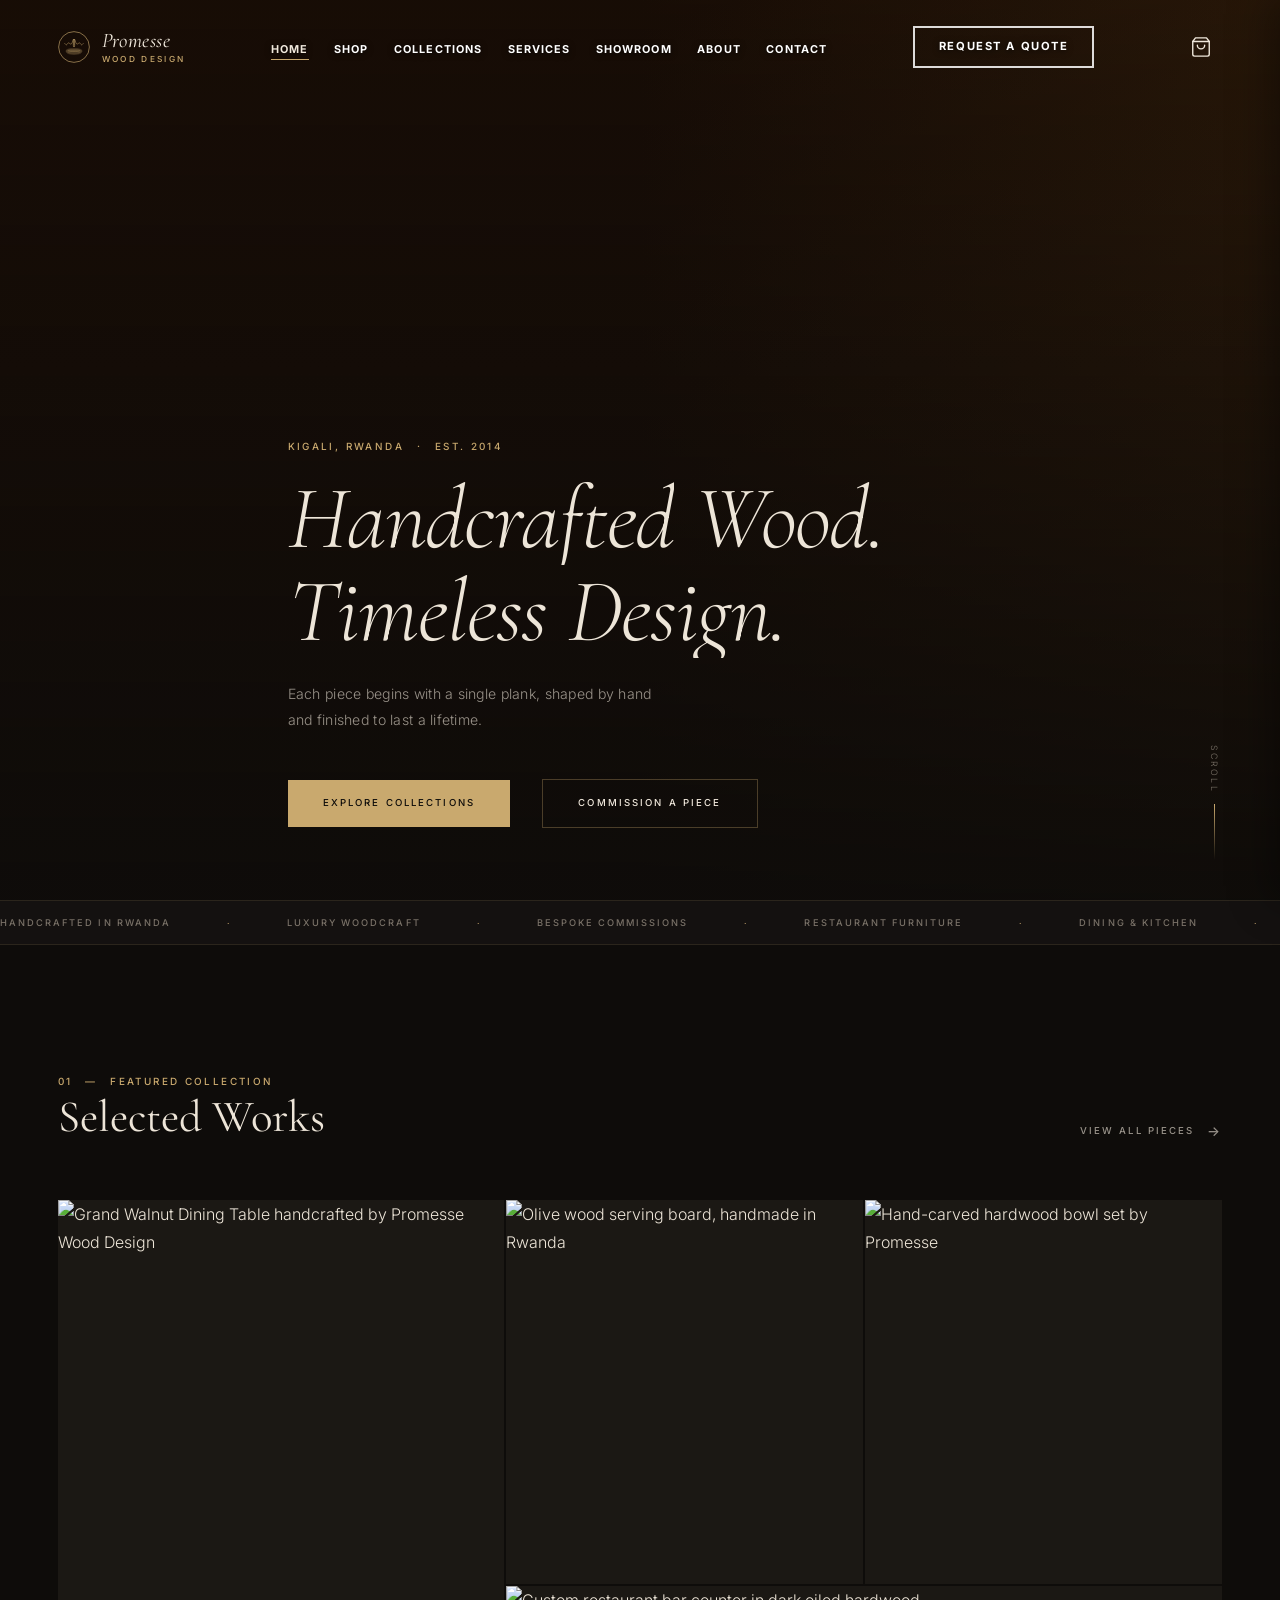
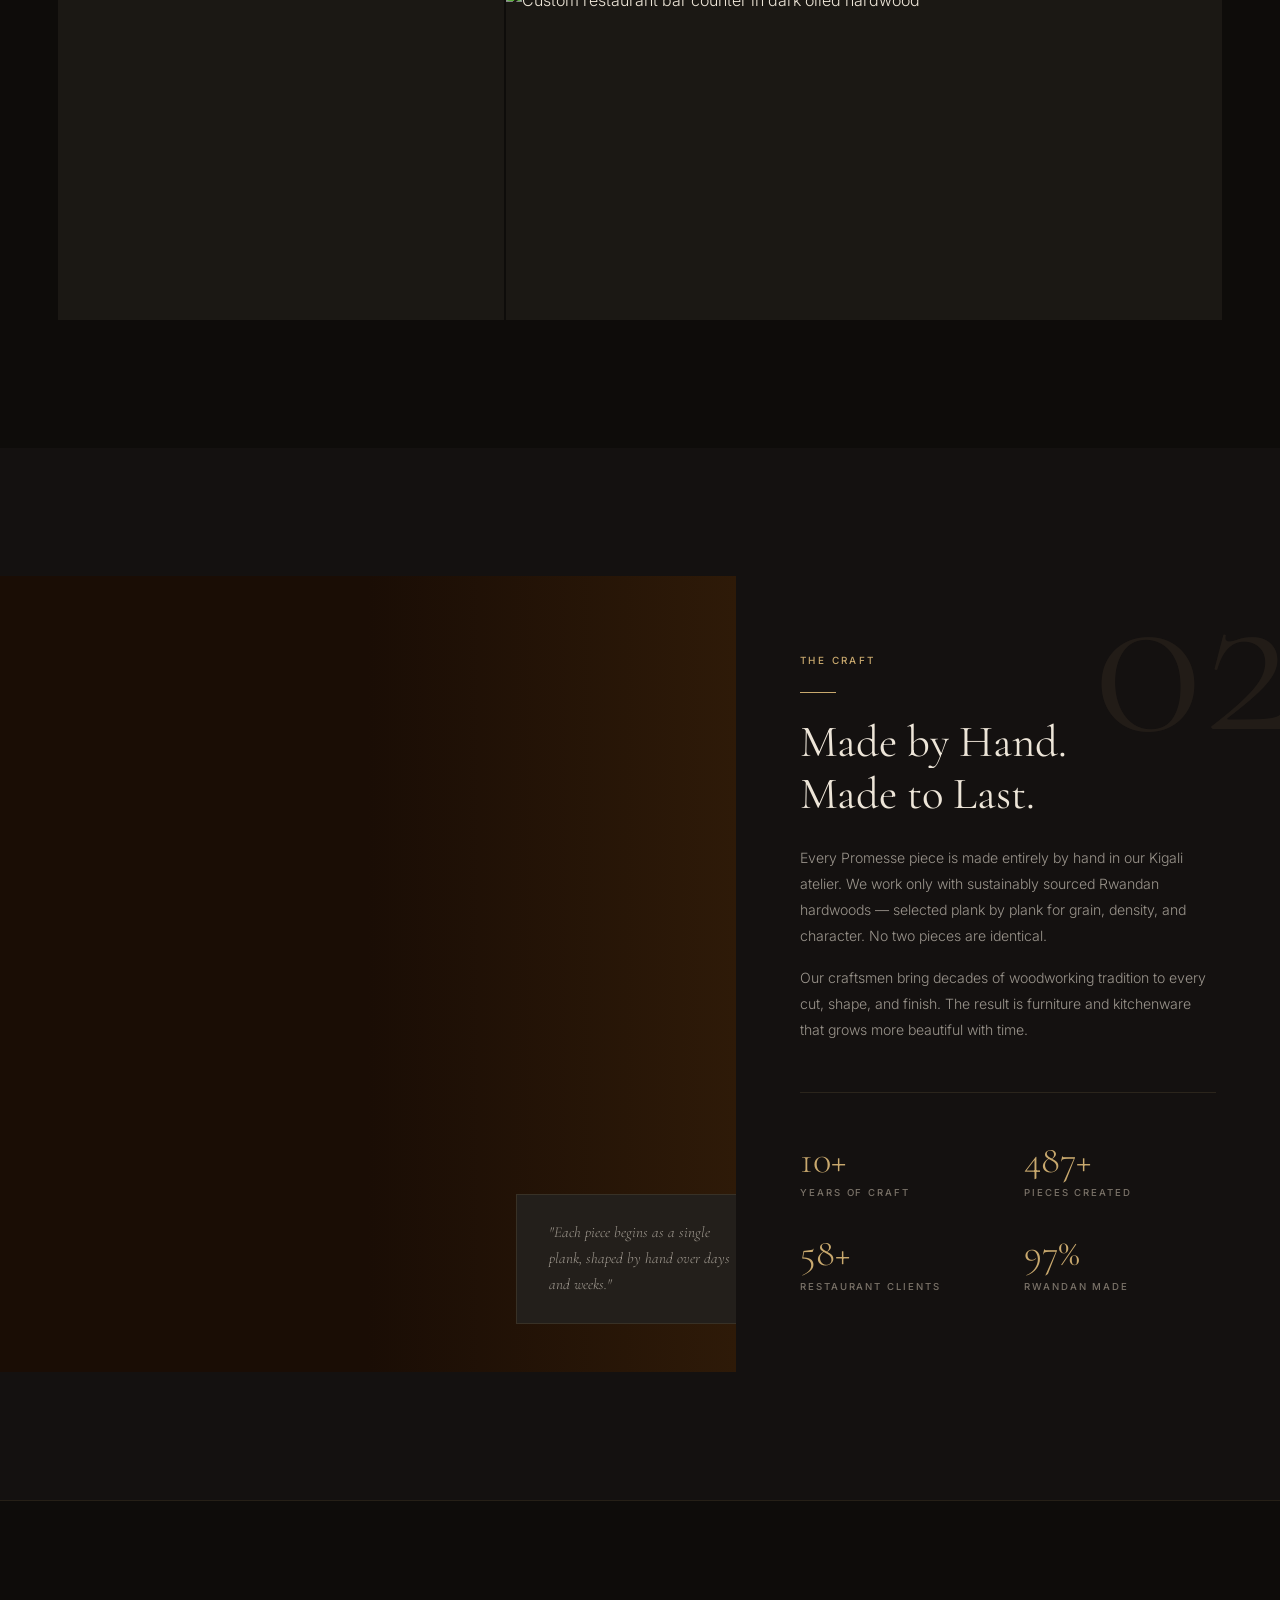
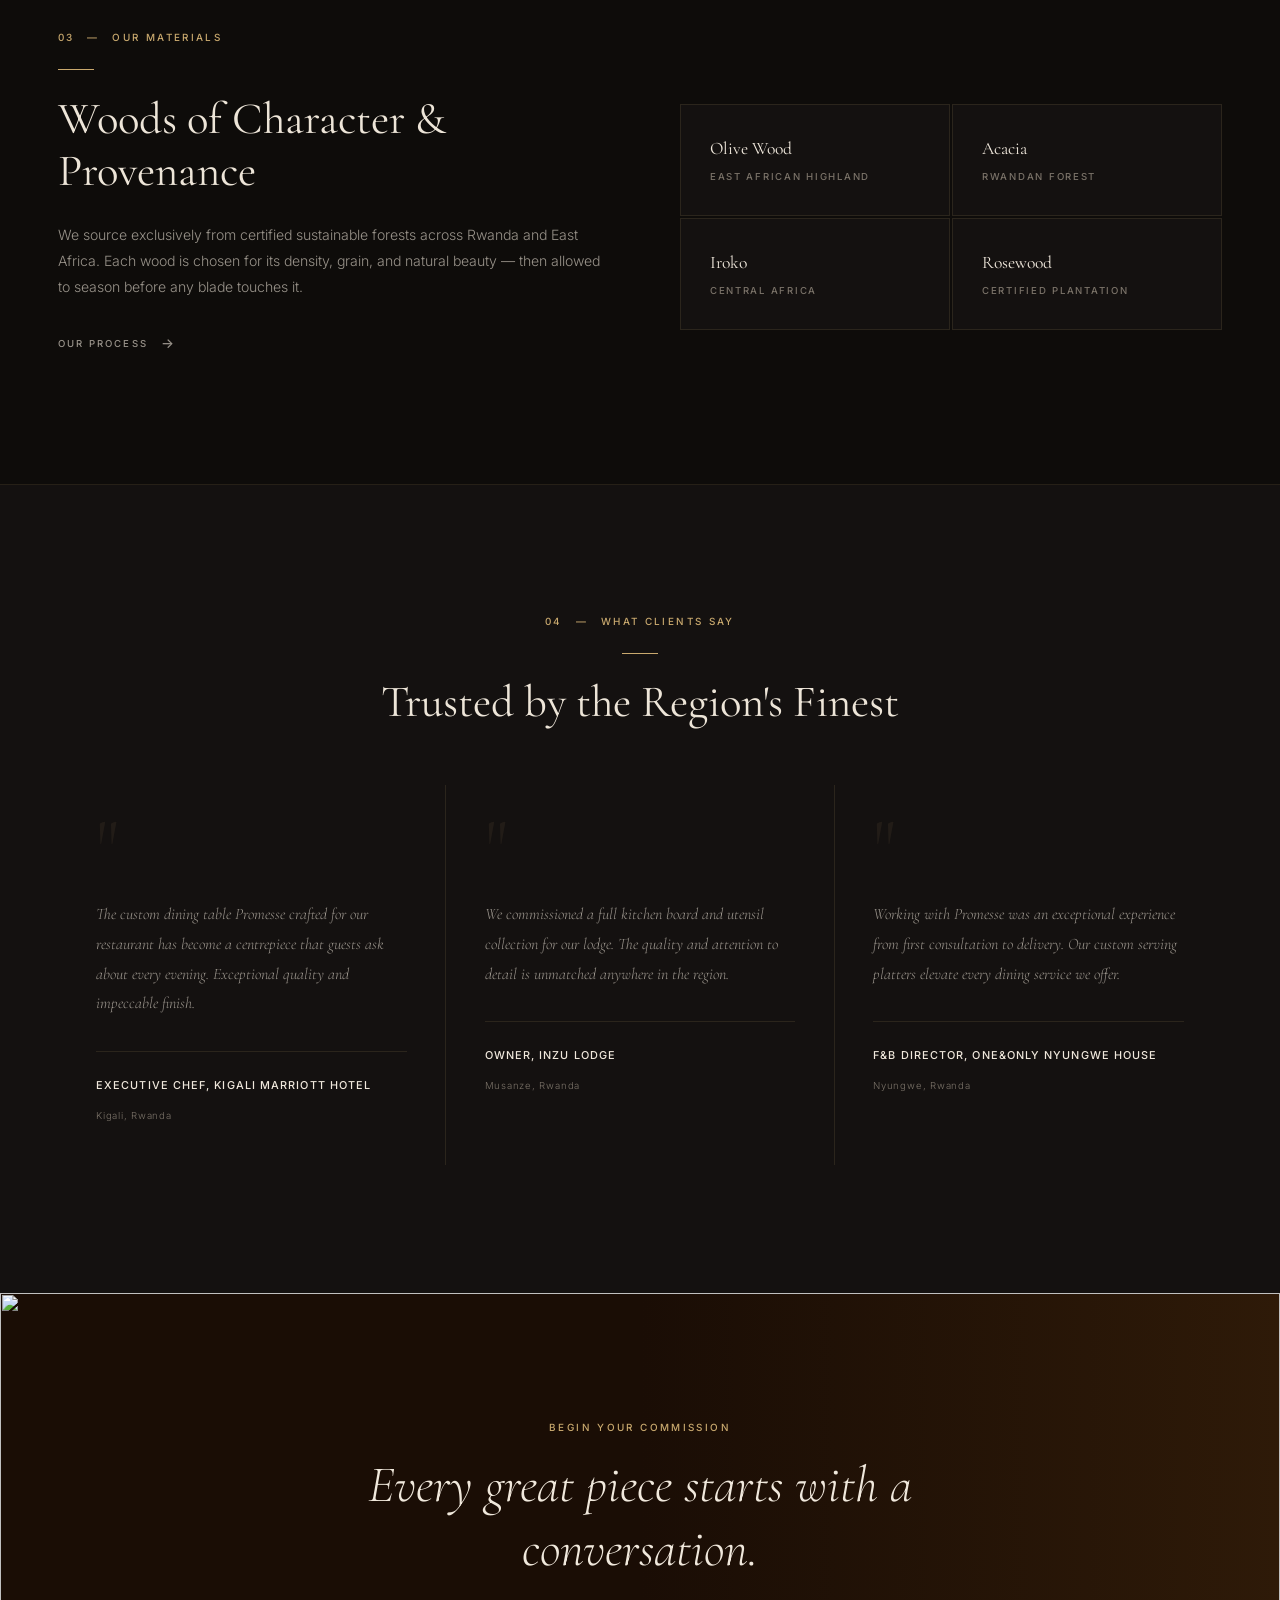
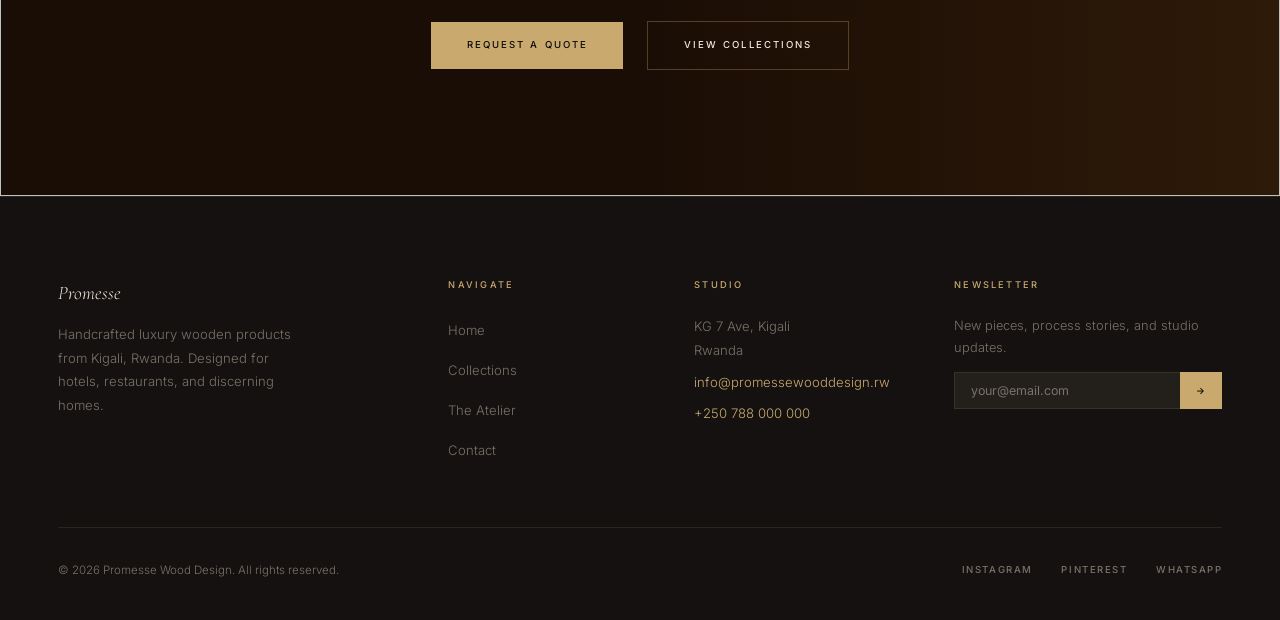
==== commit 243cc07e: "Add logo icon to navigation across all pages" ====
--- a/index.html
+++ b/index.html
@@ -1,11 +1,14 @@
 <!DOCTYPE html>
 <html lang="en">
+
 <head>
   <meta charset="UTF-8" />
   <meta name="viewport" content="width=device-width, initial-scale=1.0" />
   <title>Promesse Wood Design | Luxury Handcrafted Wood, Kigali Rwanda</title>
-  <meta name="description" content="Promesse Wood Design crafts luxury wooden products in Kigali, Rwanda — handcrafted dining tables, cutting boards, serving platters, and custom restaurant furniture for hotels and upscale homes." />
-  <meta name="keywords" content="luxury wood, handcrafted furniture, Rwanda, Kigali, dining table, cutting board, restaurant furniture, custom woodwork" />
+  <meta name="description"
+    content="Promesse Wood Design crafts luxury wooden products in Kigali, Rwanda — handcrafted dining tables, cutting boards, serving platters, and custom restaurant furniture for hotels and upscale homes." />
+  <meta name="keywords"
+    content="luxury wood, handcrafted furniture, Rwanda, Kigali, dining table, cutting board, restaurant furniture, custom woodwork" />
   <meta property="og:title" content="Promesse Wood Design | Luxury Handcrafted Wood" />
   <meta property="og:description" content="Handcrafted luxury wooden products from Kigali, Rwanda." />
   <meta property="og:type" content="website" />
@@ -14,10 +17,13 @@
   <!-- Fonts -->
   <link rel="preconnect" href="https://fonts.googleapis.com" />
   <link rel="preconnect" href="https://fonts.gstatic.com" crossorigin />
-  <link href="https://fonts.googleapis.com/css2?family=Cormorant+Garamond:ital,wght@0,300;0,400;0,500;1,300;1,400;1,500&family=Inter:wght@300;400;500&display=swap" rel="stylesheet" />
+  <link
+    href="https://fonts.googleapis.com/css2?family=Cormorant+Garamond:ital,wght@0,300;0,400;0,500;1,300;1,400;1,500&family=Inter:wght@300;400;500&display=swap"
+    rel="stylesheet" />
 
   <link rel="stylesheet" href="css/styles.css" />
 </head>
+
 <body>
 
   <!-- Scroll progress -->
@@ -27,38 +33,56 @@
   <div id="preloader" aria-hidden="true">
     <p class="preloader__name">Promesse</p>
     <p class="preloader__sub">Wood Design</p>
-    <div class="preloader__line"><div class="preloader__fill"></div></div>
+    <div class="preloader__line">
+      <div class="preloader__fill"></div>
+    </div>
   </div>
 
   <!-- Custom cursor -->
   <div id="cursor-ring" aria-hidden="true"></div>
-  <div id="cursor-dot"  aria-hidden="true"></div>
+  <div id="cursor-dot" aria-hidden="true"></div>
 
   <!-- ═══════════ NAVIGATION ═══════════ -->
   <nav class="nav" role="navigation" aria-label="Main navigation">
     <a href="index.html" class="nav__logo" aria-label="Promesse Wood Design — Home">
-      <span class="nav__logo-name">Promesse</span>
-      <span class="nav__logo-sub">Wood Design</span>
+      <svg class="nav__logo-icon" width="32" height="32" viewBox="0 0 100 100" fill="none"
+        xmlns="http://www.w3.org/2000/svg">
+        <circle cx="50" cy="50" r="48" stroke="currentColor" stroke-width="2" />
+        <path d="M50 25 Q45 30 45 35 L42 40 Q40 42 38 40 L35 38 Q33 36 31 38 L28 42 Q26 45 24 42 L20 38"
+          stroke="currentColor" stroke-width="1.5" fill="none" />
+        <path d="M50 25 Q55 30 55 35 L58 40 Q60 42 62 40 L65 38 Q67 36 69 38 L72 42 Q74 45 76 42 L80 38"
+          stroke="currentColor" stroke-width="1.5" fill="none" />
+        <path d="M48 25 L48 45 Q48 50 50 50 Q52 50 52 45 L52 25" stroke="currentColor" stroke-width="2" fill="none" />
+        <path d="M25 60 Q30 55 40 55 Q50 55 60 55 Q70 55 75 60 L75 65 Q73 70 65 72 Q50 75 35 72 Q27 70 25 65 Z"
+          stroke="currentColor" stroke-width="1.5" fill="currentColor" opacity="0.3" />
+        <path d="M30 62 Q35 60 40 60 Q50 60 60 60 Q65 60 70 62" stroke="currentColor" stroke-width="1" fill="none" />
+        <path d="M32 66 Q38 64 44 64 Q50 64 56 64 Q62 64 68 66" stroke="currentColor" stroke-width="1" fill="none" />
+      </svg>
+      <div class="nav__logo-text">
+        <span class="nav__logo-name">Promesse</span>
+        <span class="nav__logo-sub">Wood Design</span>
+      </div>
     </a>
 
     <!-- Desktop links -->
     <ul class="nav__links" role="list">
-      <li><a href="index.html"       class="nav__link nav__link--active">Home</a></li>
-      <li><a href="shop.html"        class="nav__link">Shop</a></li>
+      <li><a href="index.html" class="nav__link nav__link--active">Home</a></li>
+      <li><a href="shop.html" class="nav__link">Shop</a></li>
       <li><a href="collections.html" class="nav__link">Collections</a></li>
-      <li><a href="services.html"    class="nav__link">Services</a></li>
-      <li><a href="showroom.html"    class="nav__link">Showroom</a></li>
-      <li><a href="about.html"       class="nav__link">About</a></li>
-      <li><a href="contact.html"     class="nav__link">Contact</a></li>
+      <li><a href="services.html" class="nav__link">Services</a></li>
+      <li><a href="showroom.html" class="nav__link">Showroom</a></li>
+      <li><a href="about.html" class="nav__link">About</a></li>
+      <li><a href="contact.html" class="nav__link">Contact</a></li>
     </ul>
 
     <a href="contact.html" class="nav__cta desktop-only" aria-label="Request a custom quote">Request a Quote</a>
 
     <button class="cart-trigger" aria-label="Open cart">
-      <svg width="22" height="22" viewBox="0 0 24 24" fill="none" stroke="currentColor" stroke-width="1.5" stroke-linecap="round" stroke-linejoin="round" aria-hidden="true">
-        <path d="M6 2L3 6v14a2 2 0 002 2h14a2 2 0 002-2V6l-3-4z"/>
-        <line x1="3" y1="6" x2="21" y2="6"/>
-        <path d="M16 10a4 4 0 01-8 0"/>
+      <svg width="22" height="22" viewBox="0 0 24 24" fill="none" stroke="currentColor" stroke-width="1.5"
+        stroke-linecap="round" stroke-linejoin="round" aria-hidden="true">
+        <path d="M6 2L3 6v14a2 2 0 002 2h14a2 2 0 002-2V6l-3-4z" />
+        <line x1="3" y1="6" x2="21" y2="6" />
+        <path d="M16 10a4 4 0 01-8 0" />
       </svg>
       <span class="cart-count" aria-live="polite">0</span>
     </button>
@@ -71,14 +95,14 @@
 
   <!-- Mobile overlay -->
   <div class="nav__overlay" role="dialog" aria-label="Mobile navigation" aria-modal="true">
-    <a href="index.html"       class="nav__link">Home</a>
-    <a href="shop.html"        class="nav__link">Shop</a>
+    <a href="index.html" class="nav__link">Home</a>
+    <a href="shop.html" class="nav__link">Shop</a>
     <a href="collections.html" class="nav__link">Collections</a>
-    <a href="services.html"    class="nav__link">Services</a>
-    <a href="showroom.html"    class="nav__link">Showroom</a>
-    <a href="about.html"       class="nav__link">About</a>
-    <a href="contact.html"     class="nav__link">Contact</a>
-    <a href="contact.html"     class="nav__cta">Request a Quote</a>
+    <a href="services.html" class="nav__link">Services</a>
+    <a href="showroom.html" class="nav__link">Showroom</a>
+    <a href="about.html" class="nav__link">About</a>
+    <a href="contact.html" class="nav__link">Contact</a>
+    <a href="contact.html" class="nav__cta">Request a Quote</a>
   </div>
 
   <main>
@@ -86,13 +110,10 @@
     <!-- ═══════════ HERO ═══════════ -->
     <section class="hero" aria-label="Hero">
       <div class="hero__bg">
-        <img
-          class="hero__img"
+        <img class="hero__img"
           src="https://images.unsplash.com/photo-1631396326646-c06a935ff3a6?w=1920&q=80&auto=format&fit=crop"
-          alt="Close-up of a beautifully grained walnut wood surface, handcrafted in Kigali"
-          loading="eager"
-          fetchpriority="high"
-        />
+          alt="Close-up of a beautifully grained walnut wood surface, handcrafted in Kigali" loading="eager"
+          fetchpriority="high" />
         <div class="hero__overlay" aria-hidden="true"></div>
       </div>
 
@@ -156,17 +177,11 @@
 
           <!-- 1: Tall left item -->
           <div class="featured__grid-item" role="listitem">
-            <article class="product-card"
-              data-product-id="walnut-dining-table"
-              data-product-name="Grand Walnut Dining Table"
-              data-product-price="2400"
-              data-product-cat="Dining">
-              <img
-                class="product-card__img"
+            <article class="product-card" data-product-id="walnut-dining-table"
+              data-product-name="Grand Walnut Dining Table" data-product-price="2400" data-product-cat="Dining">
+              <img class="product-card__img"
                 src="https://plus.unsplash.com/premium_photo-1679520112257-f868838fc2ae?w=800&q=80&auto=format&fit=crop"
-                alt="Grand Walnut Dining Table handcrafted by Promesse Wood Design"
-                loading="lazy"
-              />
+                alt="Grand Walnut Dining Table handcrafted by Promesse Wood Design" loading="lazy" />
               <div class="product-card__info">
                 <span class="product-card__cat">Dining</span>
                 <p class="product-card__name">Grand Walnut Dining Table</p>
@@ -181,17 +196,11 @@
 
           <!-- 2: Top right -->
           <div class="featured__grid-item" role="listitem">
-            <article class="product-card"
-              data-product-id="olive-serving-board"
-              data-product-name="Olive Wood Serving Board"
-              data-product-price="185"
-              data-product-cat="Kitchen">
-              <img
-                class="product-card__img"
+            <article class="product-card" data-product-id="olive-serving-board"
+              data-product-name="Olive Wood Serving Board" data-product-price="185" data-product-cat="Kitchen">
+              <img class="product-card__img"
                 src="https://plus.unsplash.com/premium_photo-1714702846875-ca3a149c0592?w=800&q=80&auto=format&fit=crop"
-                alt="Olive wood serving board, handmade in Rwanda"
-                loading="lazy"
-              />
+                alt="Olive wood serving board, handmade in Rwanda" loading="lazy" />
               <div class="product-card__info">
                 <span class="product-card__cat">Kitchen</span>
                 <p class="product-card__name">Olive Wood Serving Board</p>
@@ -206,17 +215,11 @@
 
           <!-- 3: Middle right -->
           <div class="featured__grid-item" role="listitem">
-            <article class="product-card"
-              data-product-id="bowl-set"
-              data-product-name="Hand-Carved Bowl Set"
-              data-product-price="320"
-              data-product-cat="Kitchen">
-              <img
-                class="product-card__img"
+            <article class="product-card" data-product-id="bowl-set" data-product-name="Hand-Carved Bowl Set"
+              data-product-price="320" data-product-cat="Kitchen">
+              <img class="product-card__img"
                 src="https://plus.unsplash.com/premium_photo-1664007711033-c7ad6a9d0940?w=800&q=80&auto=format&fit=crop"
-                alt="Hand-carved hardwood bowl set by Promesse"
-                loading="lazy"
-              />
+                alt="Hand-carved hardwood bowl set by Promesse" loading="lazy" />
               <div class="product-card__info">
                 <span class="product-card__cat">Kitchen</span>
                 <p class="product-card__name">Hand-Carved Bowl Set</p>
@@ -231,18 +234,11 @@
 
           <!-- 4: Wide bottom (spans col 2–3) -->
           <div class="featured__grid-item" role="listitem">
-            <article class="product-card"
-              data-product-id="bar-counter"
-              data-product-name="Restaurant Bar Counter"
-              data-product-price="0"
-              data-product-cat="Restaurant Furniture"
-              data-product-custom="true">
-              <img
-                class="product-card__img"
+            <article class="product-card" data-product-id="bar-counter" data-product-name="Restaurant Bar Counter"
+              data-product-price="0" data-product-cat="Restaurant Furniture" data-product-custom="true">
+              <img class="product-card__img"
                 src="https://images.unsplash.com/photo-1516650556972-e9904734f467?w=1200&q=80&auto=format&fit=crop"
-                alt="Custom restaurant bar counter in dark oiled hardwood"
-                loading="lazy"
-              />
+                alt="Custom restaurant bar counter in dark oiled hardwood" loading="lazy" />
               <div class="product-card__info">
                 <span class="product-card__cat">Restaurant Furniture</span>
                 <p class="product-card__name">Custom Restaurant Bar Counter</p>
@@ -264,13 +260,10 @@
 
         <!-- Image side -->
         <div class="craft__image-wrap reveal-left">
-          <img
-            class="craft__image"
+          <img class="craft__image"
             src="https://images.unsplash.com/photo-1590375096341-0c6b35a09d79?w=1200&q=85&auto=format&fit=crop"
-            alt="Artisan craftsman's hands shaping a piece of walnut wood in the Promesse atelier"
-            loading="eager"
-            fetchpriority="high"
-          />
+            alt="Artisan craftsman's hands shaping a piece of walnut wood in the Promesse atelier" loading="eager"
+            fetchpriority="high" />
           <!-- Overlapping caption card -->
           <div class="craft__caption">
             <p class="craft__caption-text">
@@ -288,10 +281,12 @@
             Made by Hand.<br>Made to Last.
           </h2>
           <p class="t-body" style="margin-top: 1.5rem;">
-            Every Promesse piece is made entirely by hand in our Kigali atelier. We work only with sustainably sourced Rwandan hardwoods — selected plank by plank for grain, density, and character. No two pieces are identical.
+            Every Promesse piece is made entirely by hand in our Kigali atelier. We work only with sustainably sourced
+            Rwandan hardwoods — selected plank by plank for grain, density, and character. No two pieces are identical.
           </p>
           <p class="t-body" style="margin-top: 1rem;">
-            Our craftsmen bring decades of woodworking tradition to every cut, shape, and finish. The result is furniture and kitchenware that grows more beautiful with time.
+            Our craftsmen bring decades of woodworking tradition to every cut, shape, and finish. The result is
+            furniture and kitchenware that grows more beautiful with time.
           </p>
 
           <!-- Stats -->
@@ -330,7 +325,8 @@
               Woods of Character &amp; Provenance
             </h2>
             <p class="t-body" style="margin-top: 1.5rem;">
-              We source exclusively from certified sustainable forests across Rwanda and East Africa. Each wood is chosen for its density, grain, and natural beauty — then allowed to season before any blade touches it.
+              We source exclusively from certified sustainable forests across Rwanda and East Africa. Each wood is
+              chosen for its density, grain, and natural beauty — then allowed to season before any blade touches it.
             </p>
             <a href="atelier.html" class="btn btn--ghost" style="margin-top: 2rem;">Our Process</a>
           </div>
@@ -375,7 +371,8 @@
           <article class="testimonial reveal stagger-1">
             <span class="testimonial__mark" aria-hidden="true">"</span>
             <p class="testimonial__text">
-              The custom dining table Promesse crafted for our restaurant has become a centrepiece that guests ask about every evening. Exceptional quality and impeccable finish.
+              The custom dining table Promesse crafted for our restaurant has become a centrepiece that guests ask about
+              every evening. Exceptional quality and impeccable finish.
             </p>
             <div class="testimonial__rule" aria-hidden="true"></div>
             <span class="testimonial__name">Executive Chef, Kigali Marriott Hotel</span>
@@ -385,7 +382,8 @@
           <article class="testimonial reveal stagger-2">
             <span class="testimonial__mark" aria-hidden="true">"</span>
             <p class="testimonial__text">
-              We commissioned a full kitchen board and utensil collection for our lodge. The quality and attention to detail is unmatched anywhere in the region.
+              We commissioned a full kitchen board and utensil collection for our lodge. The quality and attention to
+              detail is unmatched anywhere in the region.
             </p>
             <div class="testimonial__rule" aria-hidden="true"></div>
             <span class="testimonial__name">Owner, Inzu Lodge</span>
@@ -395,7 +393,8 @@
           <article class="testimonial reveal stagger-3">
             <span class="testimonial__mark" aria-hidden="true">"</span>
             <p class="testimonial__text">
-              Working with Promesse was an exceptional experience from first consultation to delivery. Our custom serving platters elevate every dining service we offer.
+              Working with Promesse was an exceptional experience from first consultation to delivery. Our custom
+              serving platters elevate every dining service we offer.
             </p>
             <div class="testimonial__rule" aria-hidden="true"></div>
             <span class="testimonial__name">F&amp;B Director, One&amp;Only Nyungwe House</span>
@@ -409,11 +408,8 @@
     <!-- ═══════════ SECTION 05 — CTA BAND ═══════════ -->
     <section class="cta-band" aria-label="Call to action">
       <div class="cta-band__bg" aria-hidden="true">
-        <img
-          src="https://plus.unsplash.com/premium_photo-1663134364102-00758ead290c?w=1920&q=80&auto=format&fit=crop"
-          alt=""
-          loading="lazy"
-        />
+        <img src="https://plus.unsplash.com/premium_photo-1663134364102-00758ead290c?w=1920&q=80&auto=format&fit=crop"
+          alt="" loading="lazy" />
       </div>
       <div class="cta-band__content container">
         <p class="t-label reveal">Begin Your Commission</p>
@@ -438,7 +434,8 @@
         <div class="footer__brand">
           <p class="footer__logo-name">Promesse</p>
           <p class="footer__tagline">
-            Handcrafted luxury wooden products from Kigali, Rwanda. Designed for hotels, restaurants, and discerning homes.
+            Handcrafted luxury wooden products from Kigali, Rwanda. Designed for hotels, restaurants, and discerning
+            homes.
           </p>
         </div>
 
@@ -490,4 +487,5 @@
 
   <script src="js/main.js"></script>
 </body>
-</html>
+
+</html>
--- a/css/styles.css
+++ b/css/styles.css
@@ -262,9 +262,33 @@
 /* Logo */
 .nav__logo {
   display: flex;
-  flex-direction: column;
+  align-items: center;
+  gap: 0.75rem;
   line-height: 1;
   z-index: 1001;
+  transition: transform 0.3s ease;
+}
+
+.nav__logo:hover {
+  transform: translateY(-2px);
+}
+
+.nav__logo-icon {
+  width: 32px;
+  height: 32px;
+  color: var(--gold);
+  flex-shrink: 0;
+  transition: transform 0.3s ease, color 0.3s ease;
+}
+
+.nav__logo:hover .nav__logo-icon {
+  transform: rotate(5deg);
+  color: var(--cream);
+}
+
+.nav__logo-text {
+  display: flex;
+  flex-direction: column;
   gap: 3px;
 }
 
